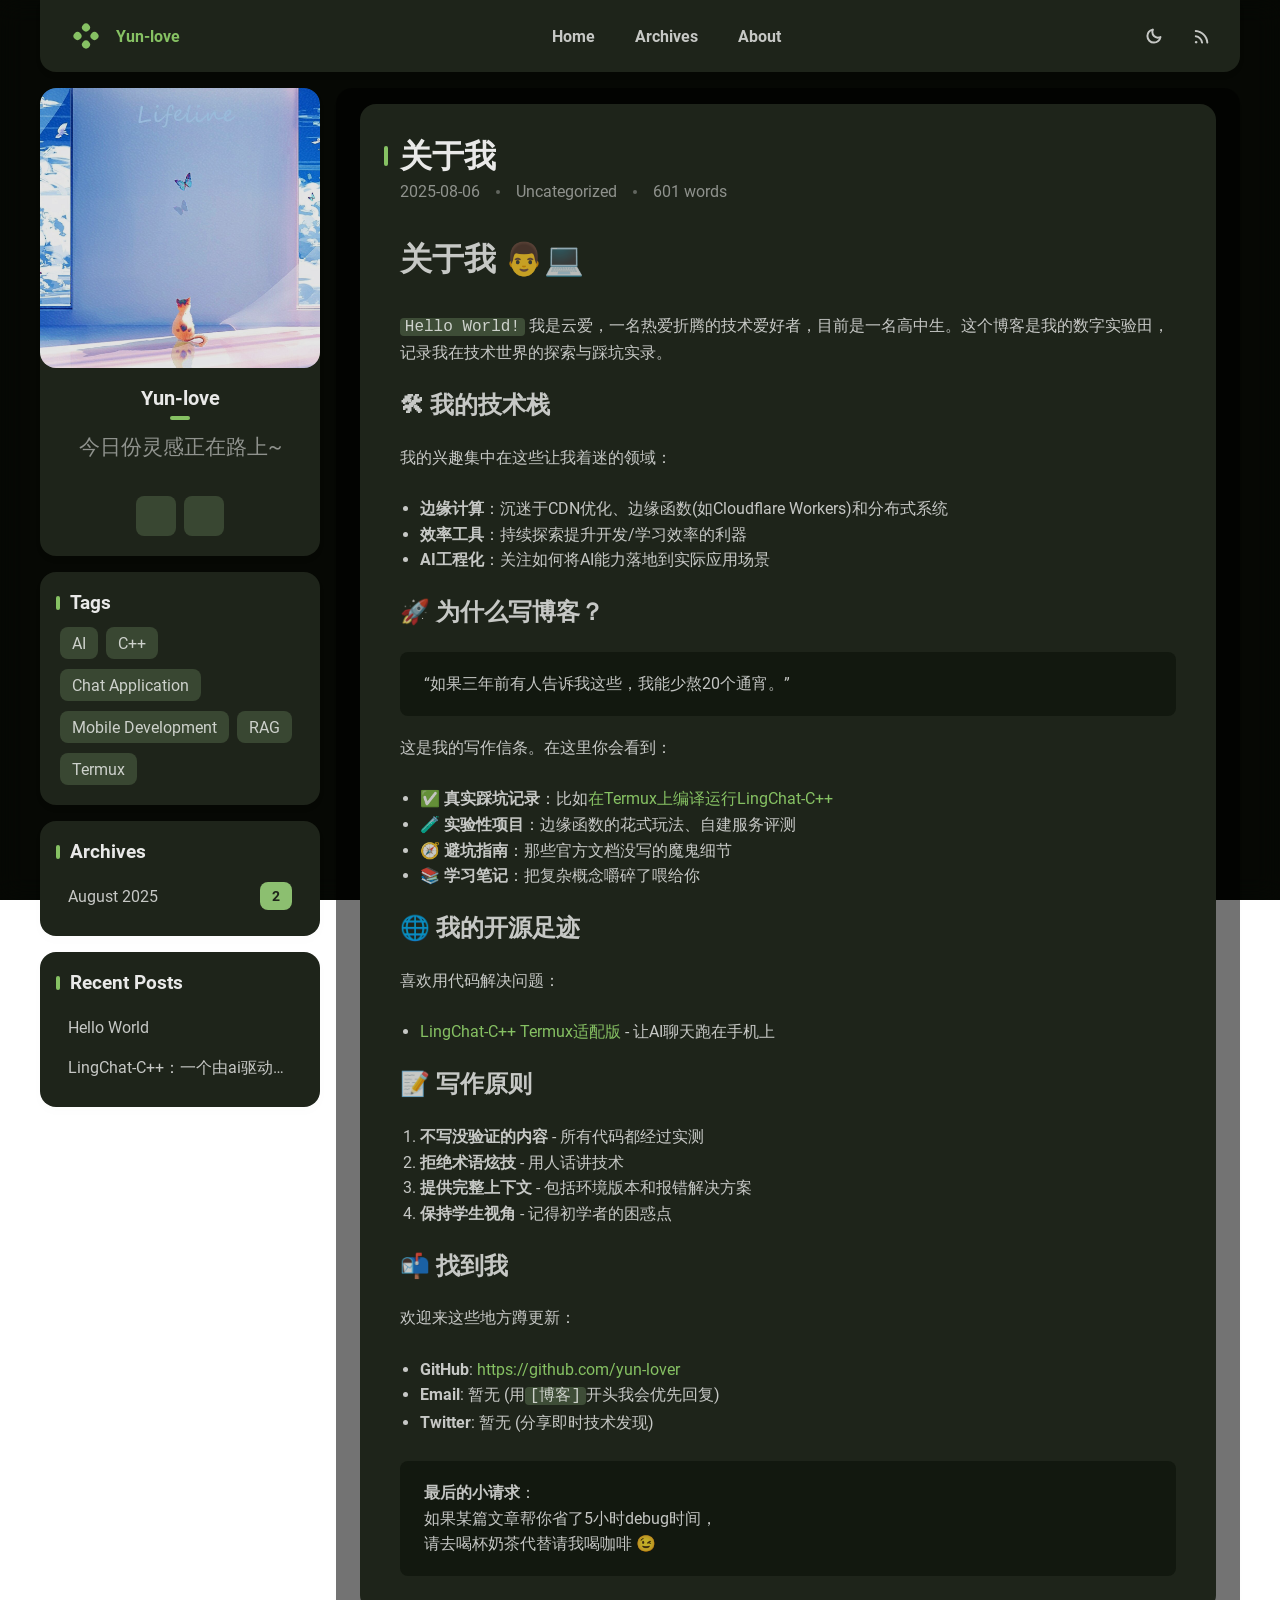
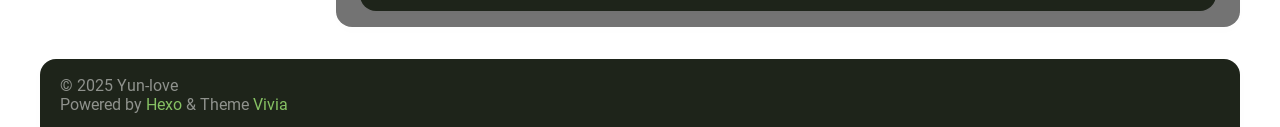
==== about/index.html @ 72264a68 "Site updated: 2025-08-21 17:48:20" ====
<!DOCTYPE html>  
  
<html theme="dark" showBanner="true" hasBanner="false">   
<head>
  <link href="https://cdn.staticfile.org/font-awesome/6.4.2/css/fontawesome.min.css" rel="stylesheet">  
  <link href="https://cdn.staticfile.org/font-awesome/6.4.2/css/brands.min.css" rel="stylesheet">  
  <link href="https://cdn.staticfile.org/font-awesome/6.4.2/css/solid.min.css" rel="stylesheet">  
  <script src="/js/color.global.min.js"></script>  
  <script src="/js/load-settings.js"></script>  
  <head>
  <meta charset="utf-8">
  
  
  

  
  <title>关于我 | Yun-love</title>
  <meta name="viewport" content="width=device-width, initial-scale=1, shrink-to-fit=no">

  <link rel="preload" href="/css/fonts/Roboto-Regular.ttf" as="font" type="font/ttf" crossorigin="anonymous">
  <link rel="preload" href="/css/fonts/Roboto-Bold.ttf" as="font" type="font/ttf" crossorigin="anonymous">

  <meta name="description" content="关于我 👨💻Hello World! 我是云爱，一名热爱折腾的技术爱好者，目前是一名高中生。这个博客是我的数字实验田，记录我在技术世界的探索与踩坑实录。 🛠 我的技术栈我的兴趣集中在这些让我着迷的领域：  边缘计算：沉迷于CDN优化、边缘函数(如Cloudflare Workers)和分布式系统 效率工具：持续探索提升开发&#x2F;学习效率的利器 AI工程化：关注如何将AI能力落地到实际应">
<meta property="og:type" content="website">
<meta property="og:title" content="关于我">
<meta property="og:url" content="http://yun-lover.github.io/about/index.html">
<meta property="og:site_name" content="Yun-love">
<meta property="og:description" content="关于我 👨💻Hello World! 我是云爱，一名热爱折腾的技术爱好者，目前是一名高中生。这个博客是我的数字实验田，记录我在技术世界的探索与踩坑实录。 🛠 我的技术栈我的兴趣集中在这些让我着迷的领域：  边缘计算：沉迷于CDN优化、边缘函数(如Cloudflare Workers)和分布式系统 效率工具：持续探索提升开发&#x2F;学习效率的利器 AI工程化：关注如何将AI能力落地到实际应">
<meta property="og:locale">
<meta property="article:published_time" content="2025-08-06T12:53:49.000Z">
<meta property="article:modified_time" content="2025-08-21T09:47:07.929Z">
<meta property="article:author" content="yun-love">
<meta name="twitter:card" content="summary">
  
    <link rel="alternate" href="/atom.xml" title="Yun-love" type="application/atom+xml">
  
  
    <link rel="shortcut icon" href="/me.jpg">
  
  
<link rel="stylesheet" href="/css/style.css">

  <script defer src="https://cloud.umami.is/script.js" data-website-id="a0a6faaf-862c-4cbb-9194-40aeee1ee9b8"></script> 
<meta name="generator" content="Hexo 7.3.0"></head>
  
  
  <!-- 背景 + 毛玻璃覆盖层（支持白昼/夜间） -->  
  <style>  
    html, body { height: 100%; margin: 0; }  
    html {  
        
      background-image: url('https://img.loliapi.com/i/pe/img979.webp');  
      background-size: cover;  
      background-position: center;  
      background-repeat: no-repeat;  
      background-attachment: fixed;  
        
    }  
    #bg-overlay {  
      position: fixed;  
      inset: 0;  
      pointer-events: none;  
      z-index: 0;  
      transition: background 300ms ease, backdrop-filter 300ms ease;  
      -webkit-backdrop-filter: blur(12px);  
      backdrop-filter: blur(12px);  
    }  
    html:not([theme="dark"]) #bg-overlay {  
      background: rgba(255,255,255,0.45);  
    }  
    html[theme="dark"] #bg-overlay {  
      background: rgba(0,0,0,0.45);  
    }  
      
  
    #main-grid {  
      position: relative;  
      z-index: 1;  
    }  
  
    #nav, #sidebar-wrapper, #content-body, #footer-wrapper {  
      position: relative;  
      z-index: 1;  
    }  
  
    /* 文章容器半透明毛玻璃 */  
    .article-inner {  
      background: rgba(255, 255, 255, 0.55);  
      backdrop-filter: blur(16px);  
      -webkit-backdrop-filter: blur(16px);  
      border-radius: 16px;  
      transition: background 0.3s ease;  
      padding: 1rem 1.5rem;  
    }  
    html[theme="dark"] .article-inner {  
      background: rgba(0, 0, 0, 0.55);  
      color: #eee;  
    }  
  
    /* 一言显示区样式 */  
    #hitokoto-container {  
      margin-bottom: 1rem;  
      font-size: 1.3rem;  
      line-height: 1.5;  
      min-height: 3rem;  
    }  
    #hitokoto-from {  
      text-align: right;  
      font-size: 1rem;  
      margin-top: 0.5rem;  
      opacity: 0.7;  
    }  
  
    @supports not ((-webkit-backdrop-filter: blur(1px)) or (backdrop-filter: blur(1px))) {  
      #bg-overlay {  
        backdrop-filter: none;  
        -webkit-backdrop-filter: none;  
        html:not([theme="dark"]) #bg-overlay { background: rgba(255,255,255,0.75); }  
        html[theme="dark"] #bg-overlay { background: rgba(0,0,0,0.65); }  
      }  
    }  
  </style>  
</head>  
<body class="custom-bg">  
  <div id="bg-overlay" aria-hidden="true"></div>  
  
    
  
     
  
  <div id="main-grid" class="  ">  
    <div id="nav" class=""  >  
      <navbar id="navbar">
  <nav id="title-nav">
    <a href="/">
      <div id="vivia-logo">
        <div class="dot"></div>
        <div class="dot"></div>
        <div class="dot"></div>
        <div class="dot"></div>
      </div>
      <div>Yun-love </div>
    </a>
  </nav>
  <nav id="main-nav">
    
      <a class="main-nav-link" href="/">Home</a>
    
      <a class="main-nav-link" href="/archives">Archives</a>
    
      <a class="main-nav-link" href="/about">About</a>
    
  </nav>
  <nav id="sub-nav">
    <a id="theme-btn" class="nav-icon">
      <span class="light-mode-icon"><svg xmlns="http://www.w3.org/2000/svg" height="20" viewBox="0 -960 960 960" width="20"><path d="M438.5-829.913v-48q0-17.452 11.963-29.476 11.964-12.024 29.326-12.024 17.363 0 29.537 12.024t12.174 29.476v48q0 17.452-11.963 29.476-11.964 12.024-29.326 12.024-17.363 0-29.537-12.024T438.5-829.913Zm0 747.826v-48q0-17.452 11.963-29.476 11.964-12.024 29.326-12.024 17.363 0 29.537 12.024t12.174 29.476v48q0 17.452-11.963 29.476-11.964 12.024-29.326 12.024-17.363 0-29.537-12.024T438.5-82.087ZM877.913-438.5h-48q-17.452 0-29.476-11.963-12.024-11.964-12.024-29.326 0-17.363 12.024-29.537t29.476-12.174h48q17.452 0 29.476 11.963 12.024 11.964 12.024 29.326 0 17.363-12.024 29.537T877.913-438.5Zm-747.826 0h-48q-17.452 0-29.476-11.963-12.024-11.964-12.024-29.326 0-17.363 12.024-29.537T82.087-521.5h48q17.452 0 29.476 11.963 12.024 11.964 12.024 29.326 0 17.363-12.024 29.537T130.087-438.5Zm660.174-290.87-34.239 32q-12.913 12.674-29.565 12.174-16.653-.5-29.327-13.174-12.674-12.673-12.554-28.826.12-16.152 12.794-28.826l33-35q12.913-12.674 30.454-12.674t30.163 12.847q12.709 12.846 12.328 30.826-.38 17.98-13.054 30.653ZM262.63-203.978l-32 34q-12.913 12.674-30.454 12.674t-30.163-12.847q-12.709-12.846-12.328-30.826.38-17.98 13.054-30.653l33.239-31q12.913-12.674 29.565-12.174 16.653.5 29.327 13.174 12.674 12.673 12.554 28.826-.12 16.152-12.794 28.826Zm466.74 33.239-32-33.239q-12.674-12.913-12.174-29.565.5-16.653 13.174-29.327 12.673-12.674 28.826-13.054 16.152-.38 28.826 12.294l35 33q12.674 12.913 12.674 30.454t-12.847 30.163q-12.846 12.709-30.826 12.328-17.98-.38-30.653-13.054ZM203.978-697.37l-34-33q-12.674-12.913-13.174-29.945-.5-17.033 12.174-29.707t31.326-13.293q18.653-.62 31.326 13.054l32 34.239q11.674 12.913 11.174 29.565-.5 16.653-13.174 29.327-12.673 12.674-28.826 12.554-16.152-.12-28.826-12.794ZM480-240q-100 0-170-70t-70-170q0-100 70-170t170-70q100 0 170 70t70 170q0 100-70 170t-170 70Zm-.247-82q65.703 0 111.475-46.272Q637-414.544 637-480.247t-45.525-111.228Q545.95-637 480.247-637t-111.475 45.525Q323-545.95 323-480.247t45.525 111.975Q414.05-322 479.753-322ZM481-481Z"/></svg></span>
      <span class="dark-mode-icon"><svg xmlns="http://www.w3.org/2000/svg" height="20" viewBox="0 -960 960 960" width="20"><path d="M480.239-116.413q-152.63 0-258.228-105.478Q116.413-327.37 116.413-480q0-130.935 77.739-227.435t206.304-125.043q43.022-9.631 63.87 10.869t3.478 62.805q-8.891 22.043-14.315 44.463-5.424 22.42-5.424 46.689 0 91.694 64.326 155.879 64.325 64.186 156.218 64.186 24.369 0 46.978-4.946 22.609-4.945 44.413-14.076 42.826-17.369 62.967 1.142 20.142 18.511 10.511 61.054Q807.174-280 712.63-198.206q-94.543 81.793-232.391 81.793Zm0-95q79.783 0 143.337-40.217 63.554-40.218 95.793-108.283-15.608 4.044-31.097 5.326-15.49 1.283-31.859.805-123.706-4.066-210.777-90.539-87.071-86.473-91.614-212.092-.24-16.369.923-31.978 1.164-15.609 5.446-30.978-67.826 32.478-108.282 96.152Q211.652-559.543 211.652-480q0 111.929 78.329 190.258 78.329 78.329 190.258 78.329ZM466.13-465.891Z"/></svg></span>
    </a>
    
      <a id="nav-rss-link" class="nav-icon mobile-hide" href="/atom.xml" title="RSS Feed">
        <svg xmlns="http://www.w3.org/2000/svg" height="20" viewBox="0 -960 960 960" width="20"><path d="M198-120q-25.846 0-44.23-18.384-18.384-18.385-18.384-44.23 0-25.846 18.384-44.23 18.384-18.385 44.23-18.385 25.846 0 44.23 18.385 18.384 18.384 18.384 44.23 0 25.845-18.384 44.23Q223.846-120 198-120Zm538.385 0q-18.846 0-32.923-13.769-14.076-13.769-15.922-33.23-8.692-100.616-51.077-188.654-42.385-88.039-109.885-155.539-67.5-67.501-155.539-109.885Q283-663.462 182.385-672.154q-19.461-1.846-33.23-16.23-13.769-14.385-13.769-33.846t14.076-32.922q14.077-13.461 32.923-12.23 120.076 8.692 226.038 58.768 105.961 50.077 185.73 129.846 79.769 79.769 129.846 185.731 50.077 105.961 58.769 226.038 1.231 18.846-12.538 32.922Q756.461-120 736.385-120Zm-252 0q-18.231 0-32.423-13.461t-18.653-33.538Q418.155-264.23 348.886-333.5q-69.27-69.27-166.501-84.423-20.077-4.462-33.538-18.961-13.461-14.5-13.461-33.346 0-19.076 13.884-33.23 13.884-14.153 33.115-10.922 136.769 15.384 234.384 112.999 97.615 97.615 112.999 234.384 3.231 19.23-10.538 33.115Q505.461-120 484.385-120Z"/></svg>
      </a>
    
    <div id="nav-menu-btn" class="nav-icon">
      <svg xmlns="http://www.w3.org/2000/svg" height="20" viewBox="0 -960 960 960" width="20"><path d="M177.37-252.282q-17.453 0-29.477-11.964-12.024-11.963-12.024-29.326t12.024-29.537q12.024-12.174 29.477-12.174h605.26q17.453 0 29.477 11.964 12.024 11.963 12.024 29.326t-12.024 29.537q-12.024 12.174-29.477 12.174H177.37Zm0-186.218q-17.453 0-29.477-11.963-12.024-11.964-12.024-29.326 0-17.363 12.024-29.537T177.37-521.5h605.26q17.453 0 29.477 11.963 12.024 11.964 12.024 29.326 0 17.363-12.024 29.537T782.63-438.5H177.37Zm0-186.217q-17.453 0-29.477-11.964-12.024-11.963-12.024-29.326t12.024-29.537q12.024-12.174 29.477-12.174h605.26q17.453 0 29.477 11.964 12.024 11.963 12.024 29.326t-12.024 29.537q-12.024 12.174-29.477 12.174H177.37Z"/></svg>
    </div>
  </nav>
</navbar>
<div id="nav-dropdown" class="hidden">
  <div id="dropdown-link-list">
    
      <a class="nav-dropdown-link" href="/">Home</a>
    
      <a class="nav-dropdown-link" href="/archives">Archives</a>
    
      <a class="nav-dropdown-link" href="/about">About</a>
    
    
      <a class="nav-dropdown-link" href="/atom.xml" title="RSS Feed">RSS</a>
     
    </div>
</div>
<script>
  let dropdownBtn = document.getElementById("nav-menu-btn");
  let dropdownEle = document.getElementById("nav-dropdown");
  dropdownBtn.onclick = function() {
    dropdownEle.classList.toggle("hidden");
  }
</script>  
    </div>  
    <div id="sidebar-wrapper">  
      <sidebar id="sidebar">
  
    <div class="widget-wrap">
  <div class="info-card">
    <div class="avatar">
      
        <image src=/me.jpg></image>
      
      <div class="img-dim"></div>
    </div>
    <div class="info">
      <div class="username">Yun-love </div>
      <div class="dot"></div>
      <div class="subtitle"><div id="hitokoto-container"> <p id="hitokoto-text">正在加载一言...</p> <p id="hitokoto-from"></p> </div> </div>
      <div class="link-list">
        
          <a class="link-btn" target="_blank" rel="noopener" href="https://twitter.com" title="Twitter"><i class="fa-brands fa-twitter"></i></a>
        
          <a class="link-btn" target="_blank" rel="noopener" href="https://github.com/yun-lover" title="GitHub"><i class="fa-brands fa-github"></i></a>
         
      </div>  
    </div>
  </div>
</div>

  
  <div class="sticky">
    
      



    
      
  <div class="widget-wrap">
    <div class="widget">
      <h3 class="widget-title">Tags</h3>
      <ul class="widget-tag-list" itemprop="keywords"><li class="widget-tag-list-item"><a class="widget-tag-list-link" href="/tags/AI/" rel="tag">AI</a></li><li class="widget-tag-list-item"><a class="widget-tag-list-link" href="/tags/C/" rel="tag">C++</a></li><li class="widget-tag-list-item"><a class="widget-tag-list-link" href="/tags/Chat-Application/" rel="tag">Chat Application</a></li><li class="widget-tag-list-item"><a class="widget-tag-list-link" href="/tags/Mobile-Development/" rel="tag">Mobile Development</a></li><li class="widget-tag-list-item"><a class="widget-tag-list-link" href="/tags/RAG/" rel="tag">RAG</a></li><li class="widget-tag-list-item"><a class="widget-tag-list-link" href="/tags/Termux/" rel="tag">Termux</a></li></ul>
    </div>
  </div>


    
      
  <div class="widget-wrap">
    <div class="widget">
      <h3 class="widget-title">Archives</h3>
      
      
        <a class="archive-link" href="/archives/2025/08 ">
          August 2025 
          <div class="archive-count">2 </div>
        </a>
      
    </div>
  </div>


    
      
  <div class="widget-wrap">
    <div class="widget">
      <h3 class="widget-title">Recent Posts</h3>
      <ul>
        
          <a class="recent-link" href="/2025/08/21/hello-world/" title="Hello World" >
            <div class="recent-link-text">
              Hello World
            </div>
          </a>
        
          <a class="recent-link" href="/2025/08/06/first/" title="LingChat-C++：一个由ai驱动的galgame" >
            <div class="recent-link-text">
              LingChat-C++：一个由ai驱动的galgame
            </div>
          </a>
        
      </ul>
    </div>
  </div>

    
  </div>
</sidebar>  
    </div>  
    <div id="content-body">  
      <!-- 一言显示容器，放在文章内容前面，按需放置位置 -->  
       


<article id="page-" class="h-entry article article-type-page" itemprop="blogPost" itemscope itemtype="https://schema.org/BlogPosting">
   
  <div class="article-inner">
    <div class="article-main">
      <header class="article-header">
        
<div class="main-title-bar">
  <div class="main-title-dot"></div>
  
    
      <h1 class="p-name article-title" itemprop="headline name">
        关于我
      </h1>
    
  
</div>

        <div class='meta-info-bar'>
          <div class="meta-info">
  <time class="dt-published" datetime="2025-08-06T12:53:49.000Z" itemprop="datePublished">2025-08-06</time>
</div>
          <div class="need-seperator meta-info">
            <div class="meta-cate-flex">
  
    Uncategorized 
   
</div>
  
          </div>
          <div class="wordcount need-seperator meta-info">
            601 words 
          </div>
        </div>
        
      </header>
      <div class="e-content article-entry" itemprop="articleBody">
        
          <h1 id="关于我-👨💻"><a href="#关于我-👨💻" class="headerlink" title="关于我 👨💻"></a>关于我 👨💻</h1><p><code>Hello World!</code> 我是云爱，一名热爱折腾的技术爱好者，目前是一名高中生。这个博客是我的数字实验田，记录我在技术世界的探索与踩坑实录。</p>
<h2 id="🛠-我的技术栈"><a href="#🛠-我的技术栈" class="headerlink" title="🛠 我的技术栈"></a>🛠 我的技术栈</h2><p>我的兴趣集中在这些让我着迷的领域：</p>
<ul>
<li><strong>边缘计算</strong>：沉迷于CDN优化、边缘函数(如Cloudflare Workers)和分布式系统</li>
<li><strong>效率工具</strong>：持续探索提升开发&#x2F;学习效率的利器</li>
<li><strong>AI工程化</strong>：关注如何将AI能力落地到实际应用场景</li>
</ul>
<h2 id="🚀-为什么写博客？"><a href="#🚀-为什么写博客？" class="headerlink" title="🚀 为什么写博客？"></a>🚀 为什么写博客？</h2><blockquote>
<p>“如果三年前有人告诉我这些，我能少熬20个通宵。”</p>
</blockquote>
<p>这是我的写作信条。在这里你会看到：</p>
<ul>
<li>✅ <strong>真实踩坑记录</strong>：比如<a href="/posts/lingchat-termux">在Termux上编译运行LingChat-C++</a></li>
<li>🧪 <strong>实验性项目</strong>：边缘函数的花式玩法、自建服务评测</li>
<li>🧭 <strong>避坑指南</strong>：那些官方文档没写的魔鬼细节</li>
<li>📚 <strong>学习笔记</strong>：把复杂概念嚼碎了喂给你</li>
</ul>
<h2 id="🌐-我的开源足迹"><a href="#🌐-我的开源足迹" class="headerlink" title="🌐 我的开源足迹"></a>🌐 我的开源足迹</h2><p>喜欢用代码解决问题：</p>
<ul>
<li><a target="_blank" rel="noopener" href="https://github.com/yun-helpr/LingChat-C--Termux">LingChat-C++ Termux适配版</a> - 让AI聊天跑在手机上</li>
</ul>
<h2 id="📝-写作原则"><a href="#📝-写作原则" class="headerlink" title="📝 写作原则"></a>📝 写作原则</h2><ol>
<li><strong>不写没验证的内容</strong> - 所有代码都经过实测</li>
<li><strong>拒绝术语炫技</strong> - 用人话讲技术</li>
<li><strong>提供完整上下文</strong> - 包括环境版本和报错解决方案</li>
<li><strong>保持学生视角</strong> - 记得初学者的困惑点</li>
</ol>
<h2 id="📬-找到我"><a href="#📬-找到我" class="headerlink" title="📬 找到我"></a>📬 找到我</h2><p>欢迎来这些地方蹲更新：</p>
<ul>
<li><strong>GitHub</strong>: <a target="_blank" rel="noopener" href="https://github.com/yun-lover">https://github.com/yun-lover</a></li>
<li><strong>Email</strong>: 暂无 (用<code>[博客]</code>开头我会优先回复)</li>
<li><strong>Twitter</strong>: 暂无 (分享即时技术发现)</li>
</ul>
<blockquote>
<p><strong>最后的小请求</strong>：<br>如果某篇文章帮你省了5小时debug时间，<br>请去喝杯奶茶代替请我喝咖啡 😉</p>
</blockquote>

        
      </div>

         
    </div>
    
     
  </div>
  
    

  
</article>




  
    </div>  
    <div id="footer-wrapper">  
      <footer id="footer">
  
  <div id="footer-info" class="inner">
    
    &copy; 2025 Yun-love<br>
    Powered by <a href="https://hexo.io/" target="_blank">Hexo</a> & Theme <a target="_blank" rel="noopener" href="https://github.com/saicaca/hexo-theme-vivia">Vivia</a>
  </div>
</footer>
  
    </div>  
    <div class="back-to-top-wrapper">
    <button id="back-to-top-btn" class="back-to-top-btn hide" onclick="topFunction()">
        <i class="fa-solid fa-angle-up"></i>
    </button>
</div>

<script>
    function topFunction() {
        window.scroll({ top: 0, behavior: 'smooth' });
    }
    let btn = document.getElementById('back-to-top-btn');
    function scrollFunction() {
        if (document.body.scrollTop > 600 || document.documentElement.scrollTop > 600) {
            btn.classList.remove('hide')
        } else {
            btn.classList.add('hide')
        }
    }
    window.onscroll = function() {
        scrollFunction();
    }
</script>
  
  </div>  
  
  <script src="/js/light-dark-switch.js"></script>  
  <script>  
    (function() {  
      const TEXT = document.getElementById('hitokoto-text');  
      const FROM = document.getElementById('hitokoto-from');  
  
      function showError() {  
        if (TEXT) TEXT.innerText = '今日份灵感正在路上~';  
        if (FROM) FROM.innerText = '';  
      }  
  
      function renderHitokoto(data) {  
        if (TEXT) TEXT.innerText = data.hitokoto || '';  
        if (FROM) FROM.innerText = `—— ${data.from || '未知来源'}`;  
      }  
  
      function initHitokoto() {  
        const now = Date.now();  
        const cacheKey = 'hitokoto_cache';  
        const cache = JSON.parse(localStorage.getItem(cacheKey) || '{}');  
  
        if (cache.data && cache.expire > now) {  
          renderHitokoto(cache.data);  
        }  
  
        setTimeout(() => {  
          fetch('https://v1.hitokoto.cn?c=a&c=b&c=c', {  
            mode: 'cors',  
            headers: { 'Accept': 'application/json' }  
          })  
          .then(response => {  
            if (!response.ok) throw new Error('API error');  
            return response.json();  
          })  
          .then(data => {  
            renderHitokoto(data);  
            localStorage.setItem(cacheKey, JSON.stringify({  
              data: data,  
              expire: Date.now() + 3600 * 1000  
            }));  
          })  
          .catch(() => {  
            showError();  
          });  
        }, Math.random() * 2000);  
      }  
  
      initHitokoto();  
    })();  
  </script>  
</body>  
</html>
---- css/style.css ----
:root {
  --neut-L90: rgba(255,255,255,0.9);
  --neut-L75: rgba(255,255,255,0.75);
  --neut-L50: rgba(255,255,255,0.5);
  --neut-L30: rgba(255,255,255,0.3);
  --neut-L10: rgba(255,255,255,0.1);
  --banner-dim: rgba(0,0,0,0.2);
  --primary-hue: 135;
  --main-title: rgba(255,255,255,0.9);
  --btn-content: var(--neut-L75);
  --btn-content-hover: var(--btn-content);
  --card-btn-bg: var(--card-background);
  --card-btn-icon: var(--primary);
  --btn-text-neutral-text: var(--neut-L75);
  --btn-text-content: var(--primary);
  --btn-text-light-text: var(--primary);
  --title-hover: var(--primary);
  --light-dot: var(--primary);
  --article-meta: rgba(255,255,255,0.5);
  --article-text: rgba(255,255,255,0.75);
  --info-name: rgba(255,255,255,0.9);
  --info-sub: rgba(255,255,255,0.5);
  --link: var(--primary);
  --color-picker-border: var(--primary);
  --color-picker-thumb: var(--primary);
  --pagenav-curr-bg: var(--primary);
  --widget-title: var(--main-title);
  --archive-year: var(--neut-L75);
  --archive-date: var(--neut-L50);
  --archive-title: var(--neut-L75);
  --archive-tags: var(--neut-L30);
  --archive-dashline: var(--neut-L10);
  --primary-btn-bg: var(--primary);
  --img-overlay: rgba(0,0,0,0.1);
  --sidebar-width: 280px;
  --display-light-icon: 0;
  --display-dark-icon: 1;
}
@supports (color: oklch(0 0 0)) {
  :root {
    --primary: oklch(0.75 0.14 var(--primary-hue));
    --nav-dropdown-bg: oklch(0.2 0.02 var(--primary-hue));
    --page-background: oklch(0.16 0.014 var(--primary-hue));
    --card-background: oklch(0.25 0.02 var(--primary-hue));
    --btn-bg: oklch(0.38 0.04 var(--primary-hue));
    --btn-hover: oklch(0.45 0.045 var(--primary-hue));
    --btn-active: oklch(0.5 0.05 var(--primary-hue));
    --card-btn-hover: oklch(0.3 0.03 var(--primary-hue));
    --card-btn-active: oklch(0.35 0.035 var(--primary-hue));
    --btn-text-hover: oklch(0.2 0.02 var(--primary-hue));
    --btn-text-active: oklch(0.17 0.017 var(--primary-hue));
    --timeline-dim-dot: oklch(0.5 0.05 var(--primary-hue));
    --title-active: oklch(0.65 0.12 var(--primary-hue));
    --tag-dot: oklch(0.25 0.02 var(--primary-hue));
    --highlight-selection: oklch(0.35 0.035 var(--primary-hue));
    --article-code-bg: oklch(0.4 0.04 var(--primary-hue));
    --article-block: oklch(0.2 0.02 var(--primary-hue));
    --link-hover-bg: oklch(0.4 0.08 var(--primary-hue));
    --link-active-bg: oklch(0.35 0.07 var(--primary-hue));
    --blockquote-bg: oklch(0.2 0.02 var(--primary-hue));
    --color-picker-range: oklch(0.4 0.04 var(--primary-hue));
    --badge-bg: oklch(0.75 0.12 var(--primary-hue));
    --text-on-light: oklch(0.25 0.02 var(--primary-hue));
    --pagenav-curr-text: oklch(0.25 0.02 var(--primary-hue));
    --input-field: oklch(0.2 0.02 var(--primary-hue));
    --primary-btn-text: oklch(0.25 0.02 var(--primary-hue));
    --enter-btn-bg: oklch(0.2 0.02 var(--primary-hue));
    --enter-btn-hover: oklch(0.3 0.03 var(--primary-hue));
    --enter-btn-active: oklch(0.35 0.035 var(--primary-hue));
    --selection-bg: oklch(0.4 0.08 var(--primary-hue));
    --code-block-selection-bg: oklch(0.4 0.08 var(--primary-hue));
  }
}
@supports not (color: oklch(0 0 0)) {
  :root {
    --primary: #86c163;
    --nav-dropdown-bg: #12180f;
    --page-background: #0b0f09;
    --card-background: #1e241a;
    --btn-bg: #394732;
    --btn-hover: #4b5b42;
    --btn-active: #576a4d;
    --card-btn-hover: #273122;
    --card-btn-active: #333f2c;
    --btn-text-hover: #12180f;
    --btn-text-active: #0c110a;
    --timeline-dim-dot: #576a4d;
    --title-active: #6e9f52;
    --tag-dot: #1e241a;
    --highlight-selection: #333f2c;
    --article-code-bg: #3e4d37;
    --article-block: #12180f;
    --link-hover-bg: #345123;
    --link-active-bg: #2a421b;
    --blockquote-bg: #12180f;
    --color-picker-range: #3e4d37;
    --badge-bg: #8cbf70;
    --text-on-light: #1e241a;
    --pagenav-curr-text: #1e241a;
    --input-field: #12180f;
    --primary-btn-text: #1e241a;
    --enter-btn-bg: #12180f;
    --enter-btn-hover: #273122;
    --enter-btn-active: #333f2c;
    --selection-bg: #345123;
    --code-block-selection-bg: #345123;
  }
}
:root[theme='light'] {
  --card-background: #fff;
  --banner-dim: none;
  --neut-L90: rgba(0,0,0,0.9);
  --neut-L75: rgba(0,0,0,0.75);
  --neut-L50: rgba(0,0,0,0.5);
  --neut-L30: rgba(0,0,0,0.3);
  --neut-L10: rgba(0,0,0,0.1);
  --main-title: rgba(0,0,0,0.9);
  --article-meta: rgba(0,0,0,0.5);
  --article-text: rgba(0,0,0,0.75);
  --btn-text-neutral-text: rgba(0,0,0,0.75);
  --info-name: rgba(0,0,0,0.9);
  --info-sub: rgba(0,0,0,0.5);
  --tag-dot: var(--btn-content);
  --img-overlay: rgba(0,0,0,0);
  --pagenav-curr-text: rgba(255,255,255,0.9);
  --primary-btn-text: rgba(255,255,255,0.9);
  --display-light-icon: 1;
  --display-dark-icon: 0;
}
@supports (color: oklch(0 0 0)) {
  :root[theme='light'] {
    --primary: oklch(0.7 0.14 var(--primary-hue));
    --page-background: oklch(0.95 0.01 var(--primary-hue));
    --nav-dropdown-bg: oklch(0.98 0.005 var(--primary-hue));
    --btn-bg: oklch(0.95 0.025 var(--primary-hue));
    --btn-content: oklch(0.55 0.12 var(--primary-hue));
    --btn-hover: oklch(0.9 0.05 var(--primary-hue));
    --btn-active: oklch(0.85 0.08 var(--primary-hue));
    --btn-text-hover: oklch(0.95 0.025 var(--primary-hue));
    --btn-text-active: oklch(0.98 0.01 var(--primary-hue));
    --btn-text-content: oklch(0.7 0.14 var(--primary-hue));
    --card-btn-hover: oklch(0.98 0.005 var(--primary-hue));
    --card-btn-active: oklch(0.9 0.03 var(--primary-hue));
    --title-active: oklch(0.6 0.12 var(--primary-hue));
    --link-hover-bg: oklch(0.95 0.025 var(--primary-hue));
    --link-active-bg: oklch(0.9 0.05 var(--primary-hue));
    --article-code-bg: oklch(0.95 0.02 var(--primary-hue));
    --blockquote-bg: oklch(0.98 0.005 var(--primary-hue));
    --badge-bg: oklch(0.95 0.02 var(--primary-hue));
    --text-on-light: oklch(0.55 0.12 var(--primary-hue));
    --color-picker-range: oklch(0.95 0.02 var(--primary-hue));
    --input-field: oklch(0.98 0.005 var(--primary-hue));
    --enter-btn-bg: oklch(0.98 0.005 var(--primary-hue));
    --enter-btn-hover: oklch(0.96 0.015 var(--primary-hue));
    --enter-btn-active: oklch(0.9 0.03 var(--primary-hue));
    --selection-bg: oklch(0.9 0.05 var(--primary-hue));
  }
}
@supports not (color: oklch(0 0 0)) {
  :root[theme='light'] {
    --primary: #77b154;
    --page-background: #ecf0e9;
    --nav-dropdown-bg: #f7f9f6;
    --btn-bg: #e7f3e2;
    --btn-content: #518133;
    --btn-hover: #d0e6c5;
    --btn-active: #b8daa5;
    --btn-text-hover: #e7f3e2;
    --btn-text-active: #f6faf3;
    --btn-text-content: #77b154;
    --card-btn-hover: #f7f9f6;
    --card-btn-active: #d6e3cf;
    --title-active: #609043;
    --link-hover-bg: #e7f3e2;
    --link-active-bg: #d0e6c5;
    --article-code-bg: #e9f2e4;
    --blockquote-bg: #f7f9f6;
    --badge-bg: #e9f2e4;
    --text-on-light: #518133;
    --color-picker-range: #e9f2e4;
    --input-field: #f7f9f6;
    --enter-btn-bg: #f7f9f6;
    --enter-btn-hover: #eef4ea;
    --enter-btn-active: #d6e3cf;
    --selection-bg: #d0e6c5;
  }
}
body {
  width: 100%;
}
body:before,
body:after {
  content: "";
  display: table;
}
body:after {
  clear: both;
}
html,
body,
div,
span,
applet,
object,
iframe,
h1,
h2,
h3,
h4,
h5,
h6,
p,
blockquote,
pre,
a,
abbr,
acronym,
address,
big,
cite,
code,
del,
dfn,
em,
img,
ins,
kbd,
q,
s,
samp,
small,
strike,
strong,
sub,
sup,
tt,
var,
dl,
dt,
dd,
ol,
ul,
li,
fieldset,
form,
label,
legend,
table,
caption,
tbody,
tfoot,
thead,
tr,
th,
td {
  margin: 0;
  padding: 0;
  border: 0;
  outline: 0;
  font-weight: inherit;
  font-style: inherit;
  font-family: inherit;
  font-size: 100%;
  vertical-align: baseline;
}
body {
  line-height: 1;
  color: #000;
  background: #fff;
}
ol,
ul {
  list-style: none;
}
table {
  border-collapse: separate;
  border-spacing: 0;
  vertical-align: middle;
}
caption,
th,
td {
  text-align: left;
  font-weight: normal;
  vertical-align: middle;
}
a img {
  border: none;
}
a {
  text-decoration: none;
}
@font-face {
  font-family: Roboto;
  font-style: normal;
  font-weight: 400;
  src: url("fonts/Roboto-Regular.ttf") format("truetype");
}
@font-face {
  font-family: Roboto;
  font-style: normal;
  font-weight: 700;
  src: url("fonts/Roboto-Bold.ttf") format("truetype");
}
body,
#container {
  overflow-x: hidden;
  height: 100%;
}
body {
  font: 16px "Roboto", -apple-system, BlinkMacSystemFont, "Segoe UI", "Oxygen", "Ubuntu", "Cantarell", "Fira Sans", "Droid Sans", "Helvetica Neue", sans-serif;
  -webkit-text-size-adjust: 100%;
  background: var(--page-background);
  background-size: 240px;
  background-blend-mode: overlay;
  -webkit-transition: background 0.15s ease-out, color 0.15s ease-out;
  -moz-transition: background 0.15s ease-out, color 0.15s ease-out;
  -ms-transition: background 0.15s ease-out, color 0.15s ease-out;
  transition: background 0.15s ease-out, color 0.15s ease-out;
}

#main-grid {
  grid-template-columns: min(30%, var(--sidebar-width)) auto;
  grid-template-rows: auto auto auto;
}
#main-grid.right-sidebar {
  grid-template-columns: auto min(30%, var(--sidebar-width));
}
#main-grid {
  display: grid;
  max-width: 1200px;
  min-height: 100vh;
  grid-template-rows: auto 1fr auto;
  margin: auto;
  position: relative;
  grid-gap: 16px;
}
#main-grid #nav {
  grid-column-start: 1;
  grid-column-end: 3;
  -webkit-transition: height 0.15s ease-out;
  -moz-transition: height 0.15s ease-out;
  -ms-transition: height 0.15s ease-out;
  transition: height 0.15s ease-out;
}
#main-grid #sidebar-wrapper {
  grid-row: 2;
  grid-column: 1;
}
#main-grid #content-body {
  grid-column: 2;
  grid-row: 2;
  overflow: auto;
}
#main-grid #footer-wrapper {
  grid-row: 3;
  grid-column-start: 1;
  grid-column-end: 3;
}
#main-grid.right-sidebar #sidebar-wrapper {
  grid-column: 2;
}
#main-grid.right-sidebar #content-body {
  grid-column: 1;
}
@media screen and (max-width: 767px) {
  #main-grid {
    grid-template-columns: auto auto;
  }
  #main-grid #sidebar-wrapper {
    grid-row: 3;
    grid-column-start: 1;
    grid-column-end: 3;
    margin-top: 48px;
  }
  #main-grid #content-body {
    grid-column-start: 1;
    grid-column-end: 3;
  }
  #main-grid #footer-wrapper {
    grid-row: 4;
  }
}
@media screen and (min-width: 768px) and (max-width: 1023px) {
  #main-grid {
    grid-template-columns: auto auto;
  }
  #main-grid #sidebar-wrapper {
    grid-row: 3;
    grid-column-start: 1;
    grid-column-end: 3;
    margin-top: 48px;
  }
  #main-grid #content-body {
    grid-column-start: 1;
    grid-column-end: 3;
  }
  #main-grid #footer-wrapper {
    grid-row: 4;
  }
}
#main {
  position: relative;
}
.clear {
  clear: both;
}
#container {
  position: relative;
}
#nav,
#sidebar-wrapper,
#content-body,
#footer-wrapper,
#back-to-top-btn {
  filter: drop-shadow(0px 4px 4px rgba(0,0,0,0.01));
}
.img-dim {
  width: 100%;
  height: 100%;
  background: var(--img-overlay);
  position: absolute;
  -webkit-transition: background 0.15s ease-out;
  -moz-transition: background 0.15s ease-out;
  -ms-transition: background 0.15s ease-out;
  transition: background 0.15s ease-out;
}
::selection {
  background-color: var(--selection-bg);
}
.article-date,
.article-category-link,
.archive-year {
  text-decoration: none;
  text-transform: uppercase;
  letter-spacing: 2px;
  color: #999;
  margin-bottom: 1em;
  margin-left: 5px;
  line-height: 1em;
  text-shadow: 0 1px #fff;
  font-weight: bold;
}
.archive-article-inner {
  background: #fff;
  -webkit-box-shadow: 1px 2px 3px #ddd;
  box-shadow: 1px 2px 3px #ddd;
  border: 1px solid #ddd;
  border-radius: 3px;
}
navbar,
.article-inner,
#article-nav .article-nav-btn,
.comment-card,
#page-nav #num-bar,
#page-nav .page-nav-btn,
.archive-main-card,
.back-to-top-btn,
.widget,
.info-card {
  background: var(--card-background);
  border-radius: 16px;
  -webkit-transition: background 0.15s ease-out;
  -moz-transition: background 0.15s ease-out;
  -ms-transition: background 0.15s ease-out;
  transition: background 0.15s ease-out;
}
.article-tag-list-link,
.widget-tag-list-link,
.info-card .link-list .link-btn {
  background: var(--btn-bg);
  border-radius: 8px;
  color: var(--btn-content);
  -webkit-transition: background 0.15s ease-out, color 0.15s ease-out;
  -moz-transition: background 0.15s ease-out, color 0.15s ease-out;
  -ms-transition: background 0.15s ease-out, color 0.15s ease-out;
  transition: background 0.15s ease-out, color 0.15s ease-out;
  cursor: pointer;
  border: none;
  display: -webkit-box;
  display: -moz-box;
  display: -webkit-flex;
  display: -ms-flexbox;
  display: box;
  display: flex;
  -webkit-box-pack: center;
  -moz-box-pack: center;
  -ms-flex-pack: center;
  -webkit-justify-content: center;
  justify-content: center;
  -webkit-box-align: center;
  -moz-box-align: center;
  -ms-flex-align: center;
  -webkit-align-items: center;
  align-items: center;
}
.article-tag-list-link:hover,
.widget-tag-list-link:hover,
.info-card .link-list .link-btn:hover {
  color: var(--btn-content-hover);
  background: var(--btn-hover);
}
.article-tag-list-link:active,
.widget-tag-list-link:active,
.info-card .link-list .link-btn:active {
  background: var(--btn-active);
}
#article-nav .article-nav-btn,
.back-to-top-btn {
  display: -webkit-box;
  display: -moz-box;
  display: -webkit-flex;
  display: -ms-flexbox;
  display: box;
  display: flex;
  -webkit-box-pack: center;
  -moz-box-pack: center;
  -ms-flex-pack: center;
  -webkit-justify-content: center;
  justify-content: center;
  -webkit-box-align: center;
  -moz-box-align: center;
  -ms-flex-align: center;
  -webkit-align-items: center;
  align-items: center;
}
#article-nav .article-nav-btn:hover,
.back-to-top-btn:hover {
  background: var(--card-btn-hover);
}
#article-nav .article-nav-btn:active,
.back-to-top-btn:active {
  background: var(--card-btn-active);
}
.article-tag-list-link,
.widget-tag-list-link {
  height: 32px;
  padding: 0 12px;
  font-size: 14px;
}
.article-title,
.comment-card .main-title,
.archive-main-card .archive-title {
  text-decoration: none;
  font-size: 32px;
  font-weight: bold;
  color: var(--main-title);
  line-height: 40px;
  -webkit-transition: color 0.15s ease-out;
  -moz-transition: color 0.15s ease-out;
  -ms-transition: color 0.15s ease-out;
  transition: color 0.15s ease-out;
  position: relative;
}
@media screen and (max-width: 767px) {
  .article-title,
  .comment-card .main-title,
  .archive-main-card .archive-title {
    font-size: 28px;
  }
}
.article-entry a,
#footer a {
  color: var(--link);
  border-radius: 6px;
  -webkit-transition: background 0.15s ease-out, color 0.15s ease-out, outline 0.15s ease-out;
  -moz-transition: background 0.15s ease-out, color 0.15s ease-out, outline 0.15s ease-out;
  -ms-transition: background 0.15s ease-out, color 0.15s ease-out, outline 0.15s ease-out;
  transition: background 0.15s ease-out, color 0.15s ease-out, outline 0.15s ease-out;
  padding: 3px;
  margin: -3px;
}
.article-entry a:hover,
#footer a:hover {
  background: var(--link-hover-bg);
}
.article-entry a:active,
#footer a:active {
  background: var(--link-active-bg);
}
.article-entry h1,
.widget h1 {
  font-size: 2em;
}
.article-entry h2,
.widget h2 {
  font-size: 1.5em;
}
.article-entry h3,
.widget h3 {
  font-size: 1.3em;
}
.article-entry h4,
.widget h4 {
  font-size: 1.2em;
}
.article-entry h5,
.widget h5 {
  font-size: 1em;
}
.article-entry h6,
.widget h6 {
  font-size: 1em;
  color: #999;
}
.article-entry hr,
.widget hr {
  border: 1px dashed #ddd;
}
.article-entry strong,
.widget strong {
  font-weight: bold;
}
.article-entry em,
.widget em,
.article-entry cite,
.widget cite {
  font-style: italic;
}
.article-entry sup,
.widget sup,
.article-entry sub,
.widget sub {
  font-size: 0.75em;
  line-height: 0;
  position: relative;
  vertical-align: baseline;
}
.article-entry sup,
.widget sup {
  top: -0.5em;
}
.article-entry sub,
.widget sub {
  bottom: -0.2em;
}
.article-entry small,
.widget small {
  font-size: 0.85em;
}
.article-entry acronym,
.widget acronym,
.article-entry abbr,
.widget abbr {
  border-bottom: 1px dotted;
}
.article-entry ul,
.widget ul,
.article-entry ol,
.widget ol,
.article-entry dl,
.widget dl {
  margin: 0 20px;
  line-height: 1.6em;
}
.article-entry ul ul,
.widget ul ul,
.article-entry ol ul,
.widget ol ul,
.article-entry ul ol,
.widget ul ol,
.article-entry ol ol,
.widget ol ol {
  margin-top: 0;
  margin-bottom: 0;
}
.article-entry ul,
.widget ul {
  list-style: disc;
}
.article-entry ol,
.widget ol {
  list-style: decimal;
}
.article-entry dt,
.widget dt {
  font-weight: bold;
}
:root #nav {
  height: 72px;
}
@media screen and (max-width: 767px) {
  :root #nav {
    height: auto;
    min-height: 72px;
  }
}
@media screen and (min-width: 768px) and (max-width: 1023px) {
  :root #nav {
    height: auto;
    min-height: 72px;
  }
}
:root #banner {
  opacity: 0;
}
:root[showBanner="true"][hasBanner="true"] #nav {
  height: calc(40vh - 72px);
  filter: drop-shadow(0px 4px 4px rgba(0,0,0,0.04));
}
:root[showBanner="true"][hasBanner="true"] #nav.is_home {
  height: calc(60vh - 72px);
}
:root[showBanner="true"][hasBanner="true"] #banner {
  opacity: 1;
  top: 0;
}
@media screen and (min-width: 1024px) {
  :root[showBanner="true"][hasBanner="desktop"] #nav {
    height: calc(40vh - 72px);
    filter: drop-shadow(0px 4px 4px rgba(0,0,0,0.04));
  }
  :root[showBanner="true"][hasBanner="desktop"] #nav.is_home {
    height: calc(60vh - 72px);
  }
  :root[showBanner="true"][hasBanner="desktop"] #banner {
    opacity: 1;
    top: 0;
  }
}
#banner {
  height: 40vh;
  width: 100%;
  position: absolute;
  overflow: hidden;
  -webkit-transition: opacity 0.15s ease-out, top 0.15s ease-out;
  -moz-transition: opacity 0.15s ease-out, top 0.15s ease-out;
  -ms-transition: opacity 0.15s ease-out, top 0.15s ease-out;
  transition: opacity 0.15s ease-out, top 0.15s ease-out;
  top: -40px;
}
#banner.hide {
  opacity: 0;
}
#banner.is_home {
  height: 60vh;
}
#banner img {
  height: 100%;
  width: 100%;
  object-fit: cover;
  object-position: center;
}
#banner #banner-dim {
  height: 100%;
  width: 100%;
  position: absolute;
  top: 0;
  background: var(--banner-dim);
  -webkit-transition: background 0.15s ease-out;
  -moz-transition: background 0.15s ease-out;
  -ms-transition: background 0.15s ease-out;
  transition: background 0.15s ease-out;
}
navbar {
  height: 72px;
  display: -webkit-box;
  display: -moz-box;
  display: -webkit-flex;
  display: -ms-flexbox;
  display: box;
  display: flex;
  -webkit-box-pack: justify;
  -moz-box-pack: justify;
  -ms-flex-pack: justify;
  -webkit-justify-content: space-between;
  justify-content: space-between;
  -webkit-box-align: center;
  -moz-box-align: center;
  -ms-flex-align: center;
  -webkit-align-items: center;
  align-items: center;
  position: sticky;
  margin: 0 auto;
  border-radius: 0 0 16px 16px;
  top: 0;
}
#title-nav {
  margin-left: 16px;
}
#title-nav a {
  color: var(--btn-text-content);
  height: 52px;
  border-radius: 8px;
  -webkit-box-align: center;
  -moz-box-align: center;
  -ms-flex-align: center;
  -webkit-align-items: center;
  align-items: center;
  padding: 0 20px;
  display: -webkit-box;
  display: -moz-box;
  display: -webkit-flex;
  display: -ms-flexbox;
  display: box;
  display: flex;
  font-size: 16px;
  font-weight: bold;
  -webkit-transition: background 0.15s ease-out;
  -moz-transition: background 0.15s ease-out;
  -ms-transition: background 0.15s ease-out;
  transition: background 0.15s ease-out;
}
#title-nav a:hover {
  background: var(--btn-text-hover);
}
#title-nav a:active {
  background: var(--btn-text-active);
}
#title-nav a #vivia-logo {
  display: -webkit-box;
  display: -moz-box;
  display: -webkit-flex;
  display: -ms-flexbox;
  display: box;
  display: flex;
  -webkit-box-lines: multiple;
  -moz-box-lines: multiple;
  -webkit-flex-wrap: wrap;
  -ms-flex-wrap: wrap;
  flex-wrap: wrap;
  gap: 4px;
  width: 20px;
  height: 20px;
  -webkit-transform: rotate(45deg);
  -moz-transform: rotate(45deg);
  -ms-transform: rotate(45deg);
  transform: rotate(45deg);
  margin-right: 20px;
}
#title-nav a #vivia-logo .dot {
  height: 8px;
  width: 8px;
  border-radius: 50%;
  background: var(--btn-text-content);
}
#main-nav {
  float: left;
  display: -webkit-box;
  display: -moz-box;
  display: -webkit-flex;
  display: -ms-flexbox;
  display: box;
  display: flex;
  gap: 8px;
}
@media screen and (max-width: 767px) {
  #main-nav {
    display: none;
  }
}
@media screen and (min-width: 768px) and (max-width: 1023px) {
  #main-nav {
    display: none;
  }
}
.nav-icon,
.main-nav-link {
  float: left;
  color: var(--btn-text-neutral-text);
  fill: var(--btn-text-neutral-text);
  text-decoration: none;
  display: block;
  border-radius: 8px;
  -webkit-transition: background 0.15s ease-out, color 0.15s ease-out;
  -moz-transition: background 0.15s ease-out, color 0.15s ease-out;
  -ms-transition: background 0.15s ease-out, color 0.15s ease-out;
  transition: background 0.15s ease-out, color 0.15s ease-out;
}
.nav-icon:hover,
.main-nav-link:hover {
  background: var(--btn-text-hover);
  color: var(--btn-text-light-text);
  fill: var(--btn-text-light-text);
}
.nav-icon:active,
.main-nav-link:active {
  background: var(--btn-text-active);
}
.nav-icon {
  font-family: FontAwesome;
  text-align: center;
  font-size: 16px;
  width: 44px;
  height: 44px;
  display: -webkit-box;
  display: -moz-box;
  display: -webkit-flex;
  display: -ms-flexbox;
  display: box;
  display: flex;
  position: relative;
  cursor: pointer;
  -webkit-box-pack: center;
  -moz-box-pack: center;
  -ms-flex-pack: center;
  -webkit-justify-content: center;
  justify-content: center;
  -webkit-box-align: center;
  -moz-box-align: center;
  -ms-flex-align: center;
  -webkit-align-items: center;
  align-items: center;
}
@media screen and (max-width: 767px) {
  .nav-icon.mobile-hide {
    display: none;
  }
}
@media screen and (min-width: 768px) and (max-width: 1023px) {
  .nav-icon.mobile-hide {
    display: none;
  }
}
.nav-icon .rss {
  font-weight: 300;
}
.nav-icon .light-mode-icon {
  position: absolute;
  height: 20px;
  opacity: var(--display-light-icon);
  -webkit-transition: opacity 0.15s ease-out;
  -moz-transition: opacity 0.15s ease-out;
  -ms-transition: opacity 0.15s ease-out;
  transition: opacity 0.15s ease-out;
}
.nav-icon .dark-mode-icon {
  position: absolute;
  height: 20px;
  opacity: var(--display-dark-icon);
  -webkit-transition: opacity 0.15s ease-out;
  -moz-transition: opacity 0.15s ease-out;
  -ms-transition: opacity 0.15s ease-out;
  transition: opacity 0.15s ease-out;
}
@media screen and (min-width: 1024px) {
  #nav-menu-btn {
    display: none;
  }
}
#nav-dropdown {
  margin-top: -16px;
  background: var(--nav-dropdown-bg);
  -webkit-transition: background 0.15s ease-out, height 0.15s ease-out;
  -moz-transition: background 0.15s ease-out, height 0.15s ease-out;
  -ms-transition: background 0.15s ease-out, height 0.15s ease-out;
  transition: background 0.15s ease-out, height 0.15s ease-out;
  border-radius: 0 0 16px 16px;
  overflow: hidden;
  height: fit-content;
}
@media screen and (min-width: 1024px) {
  #nav-dropdown {
    display: none;
  }
}
#nav-dropdown.hidden {
  height: 0;
}
#nav-dropdown #dropdown-link-list {
  padding-top: 24px;
  padding-bottom: 8px;
}
#nav-dropdown #dropdown-link-list .nav-dropdown-link {
  display: -webkit-box;
  display: -moz-box;
  display: -webkit-flex;
  display: -ms-flexbox;
  display: box;
  display: flex;
  -webkit-box-align: center;
  -moz-box-align: center;
  -ms-flex-align: center;
  -webkit-align-items: center;
  align-items: center;
  padding-left: 32px;
  height: 40px;
  width: 100%;
  display: -webkit-box;
  display: -moz-box;
  display: -webkit-flex;
  display: -ms-flexbox;
  display: box;
  display: flex;
  color: var(--neut-L75);
  font-weight: bold;
  -webkit-transition: color 0.15s ease-out;
  -moz-transition: color 0.15s ease-out;
  -ms-transition: color 0.15s ease-out;
  transition: color 0.15s ease-out;
}
#nav-dropdown #dropdown-link-list .nav-dropdown-link:hover,
#nav-dropdown #dropdown-link-list .nav-dropdown-link:active {
  color: var(--primary);
}
.main-nav-link {
  font-weight: bold;
  height: 44px;
  padding: 0px 16px;
  display: -webkit-box;
  display: -moz-box;
  display: -webkit-flex;
  display: -ms-flexbox;
  display: box;
  display: flex;
  -webkit-box-align: center;
  -moz-box-align: center;
  -ms-flex-align: center;
  -webkit-align-items: center;
  align-items: center;
}
#main-nav-toggle {
  display: none;
}
#main-nav-toggle:before {
  content: "\f0c9";
}
@media screen and (max-width: 767px) {
  #main-nav-toggle {
    display: block;
  }
}
#sub-nav {
  margin-right: 16px;
  display: -webkit-box;
  display: -moz-box;
  display: -webkit-flex;
  display: -ms-flexbox;
  display: box;
  display: flex;
  gap: 4px;
}
.article {
  margin-bottom: 16px;
}
.article-inner {
  overflow: hidden;
  margin-bottom: 16px;
  display: -webkit-box;
  display: -moz-box;
  display: -webkit-flex;
  display: -ms-flexbox;
  display: box;
  display: flex;
}
.article-main {
  border-radius: 16px;
  z-index: 50;
  position: relative;
  background: var(--card-background);
  -webkit-transition: background 0.15s ease-out;
  -moz-transition: background 0.15s ease-out;
  -ms-transition: background 0.15s ease-out;
  transition: background 0.15s ease-out;
  width: 100%;
  margin-right: -16px;
  padding-bottom: 16px;
}
.article-meta:before,
.article-meta:after {
  content: "";
  display: table;
}
.article-meta:after {
  clear: both;
}
.article-date {
  float: left;
}
.meta-info-bar {
  color: var(--article-meta);
  font-size: 16px;
  font-weight: medium;
  text-decoration: none;
  display: -webkit-box;
  display: -moz-box;
  display: -webkit-flex;
  display: -ms-flexbox;
  display: box;
  display: flex;
  -webkit-box-align: center;
  -moz-box-align: center;
  -ms-flex-align: center;
  -webkit-align-items: center;
  align-items: center;
}
.meta-info-bar * {
  white-space: nowrap;
}
.meta-info-bar .meta-info {
  -webkit-transition: color 0.15s ease-out, outline 0.15s ease-out, background 0.15s ease-out;
  -moz-transition: color 0.15s ease-out, outline 0.15s ease-out, background 0.15s ease-out;
  -ms-transition: color 0.15s ease-out, outline 0.15s ease-out, background 0.15s ease-out;
  transition: color 0.15s ease-out, outline 0.15s ease-out, background 0.15s ease-out;
}
.meta-info-bar a {
  color: var(--article-meta);
  border-radius: 6px;
  margin: -4px;
  padding: 4px;
}
.meta-info-bar a:hover {
  outline-color: var(--btn-bg);
  background: var(--btn-bg);
  color: var(--link);
}
.meta-info-bar .meta-cate-flex {
  display: -webkit-box;
  display: -moz-box;
  display: -webkit-flex;
  display: -ms-flexbox;
  display: box;
  display: flex;
  gap: 6px;
}
.meta-info-bar .meta-cate-flex * {
  -webkit-transition: background 0.15s ease-out, color 0.15s ease-out;
  -moz-transition: background 0.15s ease-out, color 0.15s ease-out;
  -ms-transition: background 0.15s ease-out, color 0.15s ease-out;
  transition: background 0.15s ease-out, color 0.15s ease-out;
}
.meta-info-bar .need-seperator {
  display: -webkit-box;
  display: -moz-box;
  display: -webkit-flex;
  display: -ms-flexbox;
  display: box;
  display: flex;
  -webkit-box-align: center;
  -moz-box-align: center;
  -ms-flex-align: center;
  -webkit-align-items: center;
  align-items: center;
}
.meta-info-bar .need-seperator:before {
  content: "";
  position: relative;
  -webkit-transition: background 0.15s ease-out;
  -moz-transition: background 0.15s ease-out;
  -ms-transition: background 0.15s ease-out;
  transition: background 0.15s ease-out;
  background: var(--neut-L30);
  height: 4px;
  width: 4px;
  border-radius: 50%;
  margin: 0 16px;
}
@media screen and (max-width: 767px) {
  .meta-info-bar .need-seperator:before {
    margin: 0 12px;
  }
}
.article-category-link {
  margin: 0 12px 1em;
}
.article-header {
  padding: 32px 40px 0;
}
@media screen and (max-width: 767px) {
  .article-header {
    padding: 32px 28px 0;
  }
}
.article-header h1 {
  margin-bottom: 0;
}
.article-header .meta-info-bar {
  margin-bottom: 6px;
}
.right-panel {
  display: -webkit-box;
  display: -moz-box;
  display: -webkit-flex;
  display: -ms-flexbox;
  display: box;
  display: flex;
  -webkit-box-pack: end;
  -moz-box-pack: end;
  -ms-flex-pack: end;
  -webkit-justify-content: flex-end;
  justify-content: flex-end;
  -webkit-box-align: center;
  -moz-box-align: center;
  -ms-flex-align: center;
  -webkit-align-items: center;
  align-items: center;
  background-size: cover;
  background-position: center center;
  background-repeat: no-repeat;
  -webkit-transition: all 0.15s ease-out;
  -moz-transition: all 0.15s ease-out;
  -ms-transition: all 0.15s ease-out;
  transition: all 0.15s ease-out;
}
@media screen and (max-width: 767px) {
  .right-panel {
    display: none;
  }
}
.right-panel.non-pic {
  min-width: 76px;
  background: var(--enter-btn-bg);
}
.right-panel.non-pic i {
  color: var(--primary);
  font-size: 24px;
  margin-right: 24px;
}
.right-panel.non-pic:hover {
  background: var(--enter-btn-hover);
}
.right-panel.non-pic:active {
  background: var(--enter-btn-active);
}
.right-panel.with-pic {
  -webkit-transition: 0.3s all ease-out;
  -moz-transition: 0.3s all ease-out;
  -ms-transition: 0.3s all ease-out;
  transition: 0.3s all ease-out;
  min-width: 35%;
}
.right-panel.with-pic .overlay {
  height: 100%;
  width: 100%;
  background: var(--img-overlay);
  -webkit-transition: background 0.15s ease-out;
  -moz-transition: background 0.15s ease-out;
  -ms-transition: background 0.15s ease-out;
  transition: background 0.15s ease-out;
  display: -webkit-box;
  display: -moz-box;
  display: -webkit-flex;
  display: -ms-flexbox;
  display: box;
  display: flex;
  -webkit-box-align: center;
  -moz-box-align: center;
  -ms-flex-align: center;
  -webkit-align-items: center;
  align-items: center;
  -webkit-box-pack: center;
  -moz-box-pack: center;
  -ms-flex-pack: center;
  -webkit-justify-content: center;
  justify-content: center;
}
.right-panel.with-pic .overlay i {
  opacity: 0;
  -webkit-transition: opacity 0.15s ease-out;
  -moz-transition: opacity 0.15s ease-out;
  -ms-transition: opacity 0.15s ease-out;
  transition: opacity 0.15s ease-out;
  margin-right: 0;
  color: #fff;
  font-size: 40px;
}
.right-panel.with-pic .non-pic {
  display: none;
}
.right-panel.with-pic .overlay:hover {
  background: rgba(0,0,0,0.5);
}
.right-panel.with-pic .overlay:hover i {
  display: block;
  opacity: 1;
}
.right-panel.with-pic .overlay:active {
  background: rgba(0,0,0,0.6);
}
.truncate-text {
  overflow: hidden;
  text-overflow: ellipsis;
  display: -webkit-box;
  -webkit-line-clamp: 3;
  line-clamp: 3;
  -webkit-box-orient: vertical;
  margin: 16px 0;
  line-height: 1.6em;
  word-break: break-word;
}
a.article-title:hover {
  color: var(--title-hover);
}
a.article-title:active {
  color: var(--title-active);
}
.article-title h1 {
  width: 100%;
}
.article-title h1 a {
  width: 100%;
}
.article-entry {
  color: var(--article-text);
  padding: 0 40px;
  -webkit-transition: color 0.15s ease-out;
  -moz-transition: color 0.15s ease-out;
  -ms-transition: color 0.15s ease-out;
  transition: color 0.15s ease-out;
}
.article-entry:before,
.article-entry:after {
  content: "";
  display: table;
}
.article-entry:after {
  clear: both;
}
@media screen and (max-width: 767px) {
  .article-entry {
    padding: 0 28px;
  }
}
.article-entry p,
.article-entry table {
  line-height: 1.6em;
  margin: 1.2em 0;
}
.article-entry h1,
.article-entry h2,
.article-entry h3,
.article-entry h4,
.article-entry h5,
.article-entry h6 {
  font-weight: bold;
}
.article-entry h1,
.article-entry h2,
.article-entry h3,
.article-entry h4,
.article-entry h5,
.article-entry h6 {
  line-height: 1.1em;
  margin: 1.1em 0;
}
.article-entry ul,
.article-entry ol,
.article-entry dl {
  margin-top: 1.6em;
  margin-bottom: 1.6em;
}
.article-entry img,
.article-entry video {
  max-width: 100%;
  border-radius: 8px;
  height: auto;
  display: block;
  margin: auto;
}
.article-entry iframe {
  border-radius: 8px;
  border: none;
}
.article-entry table {
  width: 100%;
  border-collapse: collapse;
  border-spacing: 0;
}
.article-entry th {
  font-weight: bold;
  border-bottom: 3px solid #ddd;
  padding-bottom: 0.5em;
}
.article-entry td {
  border-bottom: 1px solid #ddd;
  padding: 10px 0;
}
.article-entry blockquote {
  background: var(--blockquote-bg);
  padding: 0 24px;
  border-radius: 8px;
  display: -webkit-box;
  display: -moz-box;
  display: -webkit-flex;
  display: -ms-flexbox;
  display: box;
  display: flex;
  -webkit-box-orient: vertical;
  -moz-box-orient: vertical;
  -webkit-flex-direction: column;
  -ms-flex-direction: column;
  flex-direction: column;
  -webkit-box-lines: single;
  -moz-box-lines: single;
  -webkit-flex-wrap: nowrap;
  -ms-flex-wrap: nowrap;
  flex-wrap: nowrap;
  margin: 1.2em 0;
  -webkit-transition: background 0.15s ease-out;
  -moz-transition: background 0.15s ease-out;
  -ms-transition: background 0.15s ease-out;
  transition: background 0.15s ease-out;
}
.article-entry footer {
  font-size: 16px;
  margin: 1.6em 0;
  font-family: "Roboto", -apple-system, BlinkMacSystemFont, "Segoe UI", "Oxygen", "Ubuntu", "Cantarell", "Fira Sans", "Droid Sans", "Helvetica Neue", sans-serif;
  text-align: right;
}
.article-entry footer cite:before {
  content: "—";
  padding: 0 0.5em;
}
.article-entry .pullquote {
  text-align: left;
  width: 45%;
  margin: 0;
}
.article-entry .pullquote.left {
  margin-right: 1em;
  float: left;
}
.article-entry .pullquote.right {
  margin-left: 1em;
  float: right;
}
.article-entry .caption {
  color: #999;
  display: block;
  font-size: 0.9em;
  margin-top: 0.5em;
  position: relative;
  text-align: center;
}
.article-entry .video-container {
  position: relative;
  padding-top: 56.25%;
  height: 0;
  overflow: hidden;
  margin: 1.6em 0;
}
.article-entry .video-container iframe,
.article-entry .video-container object,
.article-entry .video-container embed {
  position: absolute;
  top: 0;
  left: 0;
  width: 100%;
  height: 100%;
  margin-top: 0;
}
.article-more-link {
  display: -webkit-box;
  display: -moz-box;
  display: -webkit-flex;
  display: -ms-flexbox;
  display: box;
  display: flex;
  -webkit-box-align: center;
  -moz-box-align: center;
  -ms-flex-align: center;
  -webkit-align-items: center;
  align-items: center;
  -webkit-box-pack: end;
  -moz-box-pack: end;
  -ms-flex-pack: end;
  -webkit-justify-content: flex-end;
  justify-content: flex-end;
  gap: 8px;
  float: right;
  line-height: 40px;
  color: var(--btn-text-content);
  text-decoration: none;
  font-size: 16px;
  font-weight: medium;
  padding-left: 24px;
  padding-right: 40px;
  border-radius: 8px 0 0 8px;
  -webkit-transition: background 0.15s ease-out, padding-right 0.15s ease-out;
  -moz-transition: background 0.15s ease-out, padding-right 0.15s ease-out;
  -ms-transition: background 0.15s ease-out, padding-right 0.15s ease-out;
  transition: background 0.15s ease-out, padding-right 0.15s ease-out;
}
.article-more-link:hover {
  padding-right: 36px;
  background: var(--btn-text-hover);
  text-decoration: none;
}
.article-footer {
  font-size: 0.85em;
  line-height: 1.6em;
  margin: 0 0 0 24px;
}
.article-footer:before,
.article-footer:after {
  content: "";
  display: table;
}
.article-footer:after {
  clear: both;
}
.widget-tag-list,
.article-tag-list {
  margin-top: 12px;
  display: -webkit-box;
  display: -moz-box;
  display: -webkit-flex;
  display: -ms-flexbox;
  display: box;
  display: flex;
  -webkit-box-lines: multiple;
  -moz-box-lines: multiple;
  -webkit-flex-wrap: wrap;
  -ms-flex-wrap: wrap;
  flex-wrap: wrap;
  row-gap: 10px;
  -webkit-column-gap: 8px;
  -moz-column-gap: 8px;
  column-gap: 8px;
}
.article-tag-list-link,
.widget-tag-list-link {
  color: var(--btn-content);
  font-size: 14px;
  font-weight: medium;
  display: -webkit-box;
  display: -moz-box;
  display: -webkit-flex;
  display: -ms-flexbox;
  display: box;
  display: flex;
  -webkit-box-align: center;
  -moz-box-align: center;
  -ms-flex-align: center;
  -webkit-align-items: center;
  align-items: center;
}
.article-tag-list-link:hover,
.widget-tag-list-link:hover {
  color: var(--btn-content-hover);
}
.article-tag-list-link:before {
  content: "";
  display: block;
  height: 4px;
  width: 4px;
  border-radius: 50%;
  background: var(--tag-dot);
  margin-right: 8px;
  -webkit-transition: background 0.15s ease-out;
  -moz-transition: background 0.15s ease-out;
  -ms-transition: background 0.15s ease-out;
  transition: background 0.15s ease-out;
}
@media screen and (max-width: 767px) {
  .article-tag-list-link:before {
    display: none;
  }
}
.article-comment-link {
  float: right;
}
.article-comment-link:before {
  content: "\f075";
  font-family: FontAwesome;
  padding-right: 8px;
}
.article-share-link {
  color: var(--btn-text-content);
  cursor: pointer;
  float: left;
  font-size: 16px;
  font-weight: medium;
  display: -webkit-box;
  display: -moz-box;
  display: -webkit-flex;
  display: -ms-flexbox;
  display: box;
  display: flex;
  -webkit-box-align: center;
  -moz-box-align: center;
  -ms-flex-align: center;
  -webkit-align-items: center;
  align-items: center;
  gap: 8px;
  padding: 0 16px;
  height: 40px;
  -webkit-transition: background 0.15s ease-out;
  -moz-transition: background 0.15s ease-out;
  -ms-transition: background 0.15s ease-out;
  transition: background 0.15s ease-out;
  border-radius: 8px;
}
.article-share-link:hover {
  background: var(--btn-text-hover);
  text-decoration: none;
}
#article-nav {
  position: relative;
  display: -webkit-box;
  display: -moz-box;
  display: -webkit-flex;
  display: -ms-flexbox;
  display: box;
  display: flex;
  gap: 16px;
}
#article-nav .article-nav-btn {
  width: 100%;
  height: 60px;
  display: -webkit-box;
  display: -moz-box;
  display: -webkit-flex;
  display: -ms-flexbox;
  display: box;
  display: flex;
  padding: 0 24px;
  gap: 20px;
  color: var(--neut-L75);
  font-weight: bold;
  font-size: 16px;
  overflow: hidden;
  -webkit-transition: background 0.15s ease-out, color 0.15s ease-out;
  -moz-transition: background 0.15s ease-out, color 0.15s ease-out;
  -ms-transition: background 0.15s ease-out, color 0.15s ease-out;
  transition: background 0.15s ease-out, color 0.15s ease-out;
}
#article-nav .article-nav-btn i {
  color: var(--primary);
  font-size: 20px;
}
#article-nav .article-nav-btn.left {
  -webkit-box-pack: start;
  -moz-box-pack: start;
  -ms-flex-pack: start;
  -webkit-justify-content: flex-start;
  justify-content: flex-start;
}
#article-nav .article-nav-btn.right {
  -webkit-box-pack: end;
  -moz-box-pack: end;
  -ms-flex-pack: end;
  -webkit-justify-content: flex-end;
  justify-content: flex-end;
}
#article-nav .article-nav-btn.disabled {
  opacity: 0;
}
#article-nav .article-nav-btn .title-text {
  white-space: nowrap;
  overflow: hidden;
  text-overflow: ellipsis;
}
.article-nav-link-wrap {
  text-decoration: none;
  -webkit-box-sizing: border-box;
  -moz-box-sizing: border-box;
  box-sizing: border-box;
  margin-top: 16px;
  text-align: center;
  display: block;
  padding: 12px;
  border-radius: 8px;
}
.article-nav-link-wrap:hover {
  color: var(--link);
  background: var(--card-background);
}
@media screen and (min-width: 1024px) {
  .article-nav-link-wrap {
    margin-top: 0;
  }
}
@media screen and (min-width: 1024px) {
  #article-nav-newer {
    float: left;
    text-align: left;
    padding-right: 20px;
  }
}
@media screen and (min-width: 1024px) {
  #article-nav-older {
    float: right;
    text-align: right;
    padding-left: 20px;
  }
}
.article-nav-caption {
  text-transform: uppercase;
  letter-spacing: 2px;
  color: #ddd;
  line-height: 1em;
  font-weight: bold;
}
#article-nav-newer .article-nav-caption {
  margin-right: -2px;
}
.article-nav-title {
  font-size: 0.85em;
  line-height: 1.6em;
  margin-top: 0.5em;
}
.article-gallery {
  position: relative;
  border-radius: 16px 16px 0 0;
  overflow: hidden;
  margin-bottom: -16px;
}
.article-gallery-photos {
  position: relative;
  overflow: hidden;
}
.article-gallery-img {
  display: none;
  max-width: 100%;
}
.article-gallery-img:first-child {
  display: block;
}
.article-gallery-img.loaded {
  position: absolute;
  display: block;
}
.article-gallery-img img {
  display: block;
  width: 100%;
  object-fit: cover;
  margin: 0 auto;
  max-height: 40vh;
}
.comment-card {
  padding: 32px 40px 0 40px;
}
.comment-card * {
  -webkit-transition: none;
  -moz-transition: none;
  -ms-transition: none;
  transition: none;
}
.comment-card .title-bar {
  margin-bottom: 24px;
}
.comment-card #vcomments {
  margin-top: 16px;
}
.comment-card .vimg {
  border-radius: 8px !important;
  border: none !important;
}
.comment-card .vat {
  color: var(--primary) !important;
}
.comment-card .vwrap {
  padding: 0 !important;
  border: none !important;
}
.comment-card .item3 {
  display: -webkit-box !important;
  display: -moz-box !important;
  display: -webkit-flex !important;
  display: -ms-flexbox !important;
  display: box !important;
  display: flex !important;
  gap: 12px !important;
  margin-bottom: 12px !important;
}
.comment-card .item3 input {
  background: var(--input-field) !important;
  border-radius: 8px !important;
  padding-left: 16px !important;
  border-bottom: none !important;
}
.comment-card .vedit {
  background: var(--input-field) !important;
  border-radius: 8px !important;
  padding: 16px !important;
  margin-bottom: 12px !important;
  -webkit-transition: background 0.15s ease-out;
  -moz-transition: background 0.15s ease-out;
  -ms-transition: background 0.15s ease-out;
  transition: background 0.15s ease-out;
}
.comment-card .vinput {
  font-size: 14px !important;
  color: var(--neut-L75) !important;
  -webkit-transition: background 0.15s ease-out;
  -moz-transition: background 0.15s ease-out;
  -ms-transition: background 0.15s ease-out;
  transition: background 0.15s ease-out;
}
.comment-card ::placeholder {
  color: var(--neut-L30);
}
.comment-card svg path {
  fill: var(--primary);
}
.comment-card .vsubmit {
  height: 32px;
  min-width: 80px;
  border: none !important;
  background: var(--primary-btn-bg) !important;
  color: var(--primary-btn-text) !important;
  border-radius: 8px !important;
  font-size: 14px !important;
  font-weight: bold !important;
}
.comment-card .vrow {
  padding: 0 !important;
}
.comment-card .vcount {
  color: var(--neut-L50) !important;
}
.comment-card .vhead .vnick {
  color: var(--neut-L90) !important;
}
.comment-card .vhead .vnick:hover {
  color: var(--primary) !important;
}
.comment-card .vcontent p {
  color: var(--neut-L75) !important;
}
.comment-card a:hover {
  color: var(--primary) !important;
}
.comment-card .vquote {
  border-left: none !important;
}
.comment-card .vpower {
  font-size: 14px !important;
  padding: 0 !important;
  padding-bottom: 24px !important;
  line-height: 14px !important;
}
.comment-card .vpower a {
  font-size: 14px !important;
  color: var(--link) !important;
}
.comment-card .vh {
  border-bottom: none !important;
}
.comment-card .vcard {
  padding-top: 8px !important;
}
.comment-card .vemojis {
  margin-top: 12px !important;
}
.comment-card .vempty {
  color: var(--neut-L30) !important;
}
.el-input-group__prepend,
.tk-comments-count,
.tk-nick.tk-nick-link,
.tk-time,
.tk-content,
.el-input__count,
.el-button.tk-preview.el-button--default.el-button--small,
.el-button.tk-cancel.el-button--default.el-button--small,
.el-input__inner,
.tk-input.el-textarea,
.tk-preview-container,
.tk-actions,
.tk-comments-no {
  color: var(--neut-L90) !important;
}
.tk-admin-comment-filter-type {
  text-align: center;
}
.tk-footer {
  padding-bottom: 2em;
}
.tk-content img {
  max-width: 100% !important;
}
.tk-content pre {
  white-space: pre-wrap;
  word-wrap: break-word;
}
.tk-footer a {
  color: var(--link) !important;
}
.tk-replies .tk-avatar {
  width: 2.5rem !important;
  height: 2.5rem !important;
}
.tk-replies .tk-avatar img {
  width: 2.5rem !important;
  height: 2.5rem !important;
}
.tk-comments-container .tk-submit {
  position: relative;
  left: -70px;
}
.archives-wrap {
  margin: 16px 0;
}
.archives:before,
.archives:after {
  content: "";
  display: table;
}
.archives:after {
  clear: both;
}
.archive-year-wrap {
  margin-bottom: 1em;
}
.archives {
  -webkit-column-gap: 10px;
  -moz-column-gap: 10px;
  column-gap: 10px;
}
@media screen and (min-width: 768px) and (max-width: 1023px) {
  .archives {
    -webkit-column-count: 2;
    -moz-column-count: 2;
    column-count: 2;
  }
}
@media screen and (min-width: 1024px) {
  .archives {
    -webkit-column-count: 3;
    -moz-column-count: 3;
    column-count: 3;
  }
}
.archive-article {
  -webkit-column-break-inside: avoid;
  page-break-inside: avoid;
  overflow: hidden;
  break-inside: avoid-column;
}
.archive-article-inner {
  padding: 10px;
  margin-bottom: 15px;
}
.archive-article-title {
  text-decoration: none;
  font-weight: bold;
  color: #555;
  -webkit-transition: color 0.2s;
  -moz-transition: color 0.2s;
  -ms-transition: color 0.2s;
  transition: color 0.2s;
}
.archive-article-title:hover {
  color: #258fb8;
}
.archive-article-footer {
  margin-top: 1em;
}
.archive-article-date {
  color: #999;
  text-decoration: none;
  font-size: 0.85em;
  line-height: 1em;
  margin-bottom: 0.5em;
  display: block;
}
#page-nav {
  margin: 16px auto;
  text-align: center;
  color: #999;
  overflow: visible;
  display: -webkit-box;
  display: -moz-box;
  display: -webkit-flex;
  display: -ms-flexbox;
  display: box;
  display: flex;
  -webkit-box-pack: center;
  -moz-box-pack: center;
  -ms-flex-pack: center;
  -webkit-justify-content: center;
  justify-content: center;
  gap: 12px;
}
#page-nav:before,
#page-nav:after {
  content: "";
  display: table;
}
#page-nav:after {
  clear: both;
}
#page-nav #num-bar {
  border-radius: 8px;
  background: var(--card-btn-bg);
  font-weight: bold;
  display: -webkit-box;
  display: -moz-box;
  display: -webkit-flex;
  display: -ms-flexbox;
  display: box;
  display: flex;
}
#page-nav #num-bar .current {
  background: var(--pagenav-curr-bg);
  color: var(--pagenav-curr-text);
}
#page-nav .page-nav-btn {
  width: 40px;
  height: 40px;
  background: var(--card-btn-bg);
  border-radius: 8px;
  font-family: FontAwesome;
  display: -webkit-box;
  display: -moz-box;
  display: -webkit-flex;
  display: -ms-flexbox;
  display: box;
  display: flex;
  -webkit-box-pack: center;
  -moz-box-pack: center;
  -ms-flex-pack: center;
  -webkit-justify-content: center;
  justify-content: center;
  -webkit-box-align: center;
  -moz-box-align: center;
  -ms-flex-align: center;
  -webkit-align-items: center;
  align-items: center;
  color: var(--card-btn-icon);
}
#page-nav .page-nav-btn.disabled {
  color: var(--neut-L10);
  pointer-events: none;
}
#page-nav a {
  color: var(--neut-L75);
  text-decoration: none;
  -webkit-transition: background 0.15s ease-out;
  -moz-transition: background 0.15s ease-out;
  -ms-transition: background 0.15s ease-out;
  transition: background 0.15s ease-out;
}
#page-nav a:not(.disabled):hover {
  background: var(--card-btn-hover);
}
#page-nav a:not(.disabled):active {
  background: var(--card-btn-active);
}
#page-nav .page-number,
#page-nav .space {
  width: 40px;
  height: 40px;
  display: -webkit-box;
  display: -moz-box;
  display: -webkit-flex;
  display: -ms-flexbox;
  display: box;
  display: flex;
  -webkit-box-align: center;
  -moz-box-align: center;
  -ms-flex-align: center;
  -webkit-align-items: center;
  align-items: center;
  -webkit-box-pack: center;
  -moz-box-pack: center;
  -ms-flex-pack: center;
  -webkit-justify-content: center;
  justify-content: center;
  border-radius: 8px;
  font-weight: medium;
  padding: 0;
}
@media screen and (max-width: 767px) {
  #page-nav .page-number,
  #page-nav .space {
    display: none;
  }
}
#page-nav .space {
  color: #ddd;
}
.archive-main-card {
  padding-top: 32px;
  padding-bottom: 32px;
}
.archive-main-card .archive-top {
  padding: 0 40px;
}
.archive-main-card .archive-title {
  margin-left: 40px;
  margin-bottom: 16px;
}
.archive-main-card .year-line {
  display: -webkit-box;
  display: -moz-box;
  display: -webkit-flex;
  display: -ms-flexbox;
  display: box;
  display: flex;
  margin: 0 44px;
  height: 60px;
  -webkit-box-align: center;
  -moz-box-align: center;
  -ms-flex-align: center;
  -webkit-align-items: center;
  align-items: center;
  margin-top: 8px;
}
.archive-main-card .year-line .year-num {
  font-size: 24px;
  color: var(--archive-year);
  font-weight: bold;
  width: 10%;
  text-align: right;
  -webkit-transition: color 0.15s ease-out;
  -moz-transition: color 0.15s ease-out;
  -ms-transition: color 0.15s ease-out;
  transition: color 0.15s ease-out;
}
@media screen and (max-width: 767px) {
  .archive-main-card .year-line .year-num {
    width: 20%;
  }
}
.archive-main-card .year-line .dot-wrapper {
  width: 10%;
  display: -webkit-box;
  display: -moz-box;
  display: -webkit-flex;
  display: -ms-flexbox;
  display: box;
  display: flex;
  -webkit-box-align: center;
  -moz-box-align: center;
  -ms-flex-align: center;
  -webkit-align-items: center;
  align-items: center;
  -webkit-box-pack: center;
  -moz-box-pack: center;
  -ms-flex-pack: center;
  -webkit-justify-content: center;
  justify-content: center;
}
@media screen and (max-width: 767px) {
  .archive-main-card .year-line .dot-wrapper {
    width: 15%;
  }
}
.archive-main-card .year-line .dot-wrapper .dot {
  width: 12px;
  height: 12px;
  background: none;
  border-radius: 50%;
  outline: 3px solid var(--light-dot);
  outline-offset: -2px;
  z-index: 1;
}
.archive-main-card .year-line .article-count {
  width: 40%;
  color: var(--neut-L50);
  -webkit-transition: color 0.15s ease-out;
  -moz-transition: color 0.15s ease-out;
  -ms-transition: color 0.15s ease-out;
  transition: color 0.15s ease-out;
}
.archive-main-card .archive-article-link {
  display: -webkit-box;
  display: -moz-box;
  display: -webkit-flex;
  display: -ms-flexbox;
  display: box;
  display: flex;
  -webkit-box-pack: start;
  -moz-box-pack: start;
  -ms-flex-pack: start;
  -webkit-justify-content: flex-start;
  justify-content: flex-start;
  -webkit-box-align: center;
  -moz-box-align: center;
  -ms-flex-align: center;
  -webkit-align-items: center;
  align-items: center;
  height: 40px;
  -webkit-transition: background 0.15s ease-out;
  -moz-transition: background 0.15s ease-out;
  -ms-transition: background 0.15s ease-out;
  transition: background 0.15s ease-out;
  margin: 0 24px;
  padding: 0 20px;
  border-radius: 8px;
}
.archive-main-card .archive-article-link:hover {
  background: var(--btn-text-hover);
}
.archive-main-card .archive-article-link:hover .title-inner {
  color: var(--btn-text-light-text);
  padding-left: 4px;
}
.archive-main-card .archive-article-link:hover .dot {
  height: 20px;
  background: var(--light-dot);
  outline-color: var(--btn-text-hover);
}
.archive-main-card .archive-article-link:active {
  background: var(--btn-text-active);
}
.archive-main-card .archive-article-link:active .dot {
  outline-color: var(--btn-text-active);
}
.archive-main-card .archive-article-link .date {
  font-size: 14px;
  color: var(--archive-date);
  width: 10%;
  text-align: right;
  -webkit-transition: color 0.15s ease-out;
  -moz-transition: color 0.15s ease-out;
  -ms-transition: color 0.15s ease-out;
  transition: color 0.15s ease-out;
}
@media screen and (max-width: 767px) {
  .archive-main-card .archive-article-link .date {
    width: 20%;
  }
}
.archive-main-card .archive-article-link .line {
  width: 10%;
  height: 100%;
  position: relative;
  display: -webkit-box;
  display: -moz-box;
  display: -webkit-flex;
  display: -ms-flexbox;
  display: box;
  display: flex;
  -webkit-box-pack: center;
  -moz-box-pack: center;
  -ms-flex-pack: center;
  -webkit-justify-content: center;
  justify-content: center;
  -webkit-box-align: center;
  -moz-box-align: center;
  -ms-flex-align: center;
  -webkit-align-items: center;
  align-items: center;
}
@media screen and (max-width: 767px) {
  .archive-main-card .archive-article-link .line {
    width: 15%;
  }
}
.archive-main-card .archive-article-link .line:before {
  content: '';
  width: 10%;
  height: 100%;
  border-left: 2px dashed var(--archive-dashline);
  position: absolute;
  left: calc(50% - 1px);
  top: -50%;
  pointer-events: none;
  -webkit-transition: border-color 0.15s ease-out;
  -moz-transition: border-color 0.15s ease-out;
  -ms-transition: border-color 0.15s ease-out;
  transition: border-color 0.15s ease-out;
}
@media screen and (max-width: 767px) {
  .archive-main-card .archive-article-link .line:before {
    width: 15%;
  }
}
.archive-main-card .archive-article-link .dot {
  width: 4px;
  height: 4px;
  border-radius: 2px;
  background: var(--timeline-dim-dot);
  outline: 8px solid var(--card-background);
  -webkit-transition: background 0.15s ease-out, height 0.15s ease-out, outline-color 0.15s ease-out;
  -moz-transition: background 0.15s ease-out, height 0.15s ease-out, outline-color 0.15s ease-out;
  -ms-transition: background 0.15s ease-out, height 0.15s ease-out, outline-color 0.15s ease-out;
  transition: background 0.15s ease-out, height 0.15s ease-out, outline-color 0.15s ease-out;
  z-index: 10;
}
.archive-main-card .archive-article-link .title {
  width: 65%;
}
.archive-main-card .archive-article-link .title-inner {
  font-size: 16px;
  padding-right: 32px;
  font-weight: bold;
  color: var(--archive-title);
  white-space: nowrap;
  text-overflow: ellipsis;
  overflow: hidden;
  -webkit-transition: padding-left 0.15s ease-out, color 0.15s ease-out;
  -moz-transition: padding-left 0.15s ease-out, color 0.15s ease-out;
  -ms-transition: padding-left 0.15s ease-out, color 0.15s ease-out;
  transition: padding-left 0.15s ease-out, color 0.15s ease-out;
}
.archive-main-card .archive-article-link .tags {
  color: var(--archive-tags);
  font-size: 14px;
  width: 15%;
  text-align: left;
  white-space: nowrap;
  text-overflow: ellipsis;
  overflow: hidden;
  -webkit-transition: color 0.15s ease-out;
  -moz-transition: color 0.15s ease-out;
  -ms-transition: color 0.15s ease-out;
  transition: color 0.15s ease-out;
}
@media screen and (max-width: 767px) {
  .archive-main-card .archive-article-link .tags {
    width: 0;
    display: none;
  }
}
#footer {
  background: var(--card-background);
  font-size: 16px;
  font-weight: medium;
  display: -webkit-box;
  display: -moz-box;
  display: -webkit-flex;
  display: -ms-flexbox;
  display: box;
  display: flex;
  color: var(--neut-L50);
  margin: 0 auto;
  border-radius: 16px 16px 0 0;
  padding: 0 20px;
  -webkit-box-align: center;
  -moz-box-align: center;
  -ms-flex-align: center;
  -webkit-align-items: center;
  align-items: center;
  height: 72px;
  -webkit-transition: background 0.15s ease-out, color 0.15s ease-out;
  -moz-transition: background 0.15s ease-out, color 0.15s ease-out;
  -ms-transition: background 0.15s ease-out, color 0.15s ease-out;
  transition: background 0.15s ease-out, color 0.15s ease-out;
}
.article-entry pre,
.article-entry .highlight {
  background: var(--article-block);
  border-radius: 8px;
  padding: 15px 20px;
  margin: 16px auto;
  overflow: auto;
  color: #ccc;
  line-height: 25.6px;
}
.article-entry pre ::selection,
.article-entry .highlight ::selection {
  background-color: var(--code-block-selection-bg);
}
.article-entry .highlight .gutter pre,
.article-entry .gist .gist-file .gist-data .line-numbers {
  color: #666;
  font-size: 0.85em;
}
.article-entry pre,
.article-entry code {
  font-family: "JetBrains Mono", "Source Code Pro", Consolas, Monaco, Menlo, Consolas, monospace;
}
.article-entry code {
  background: var(--article-code-bg);
  border-radius: 4px;
  padding: 0 0.3em;
  -webkit-transition: background 0.15s ease-out;
  -moz-transition: background 0.15s ease-out;
  -ms-transition: background 0.15s ease-out;
  transition: background 0.15s ease-out;
}
.article-entry pre code {
  background: none;
  text-shadow: none;
  padding: 0;
}
.article-entry .highlight {
  position: relative;
  padding-top: 35px !important;
}
.article-entry .highlight pre {
  border-radius: 0;
  border: none;
  margin: 0;
  padding: 0;
}
.article-entry .highlight table {
  margin: 0;
  width: auto;
}
.article-entry .highlight td {
  border: none;
  padding: 0;
}
.article-entry .highlight figcaption {
  font-size: 0.85em;
  color: #999;
  line-height: 1em;
  margin-bottom: 1em;
}
.article-entry .highlight figcaption:before,
.article-entry .highlight figcaption:after {
  content: "";
  display: table;
}
.article-entry .highlight figcaption:after {
  clear: both;
}
.article-entry .highlight figcaption a {
  float: right;
}
.article-entry .highlight .gutter pre {
  text-align: right;
  padding-right: 20px;
}
.article-entry .highlight .line {
  height: 25.6px;
}
.article-entry .highlight .line.marked {
  background: var(--highlight-selection);
}
.article-entry .highlight::before {
  content: attr(data-lang);
  position: absolute;
  top: 8px;
  right: 70px;
  color: #999;
  font-size: 0.85em;
  text-transform: uppercase;
  z-index: 1;
}
.article-entry .highlight .copy-btn {
  position: absolute;
  top: 5px;
  right: 5px;
  background: #4f4f4f;
  border: none;
  color: #ccc;
  padding: 4px 10px;
  border-radius: 5px;
  cursor: pointer;
  font-size: 0.85em;
  -webkit-transition: background 0.2s, color 0.2s;
  -moz-transition: background 0.2s, color 0.2s;
  -ms-transition: background 0.2s, color 0.2s;
  transition: background 0.2s, color 0.2s;
  z-index: 1;
}
.article-entry .highlight .copy-btn:hover {
  background: #666;
  color: #fff;
}
.article-entry .highlight .copy-btn.copied {
  background: #9c9;
  color: #2d2d2d;
  font-weight: bold;
}
.article-entry .gist {
  border-radius: 8px;
  background: var(--dark-L20);
}
.article-entry .gist .gist-file {
  border: none;
  font-family: "JetBrains Mono", "Source Code Pro", Consolas, Monaco, Menlo, Consolas, monospace;
  margin: 0;
  padding: 12px;
}
.article-entry .gist .gist-file .gist-data {
  background: none;
  border: none;
}
.article-entry .gist .gist-file .gist-data .line-numbers {
  background: none;
  border: none;
  padding: 0 20px 0 0;
}
.article-entry .gist .gist-file .gist-data .line-data {
  padding: 0 !important;
}
.article-entry .gist .gist-file .highlight {
  margin: 0;
  padding: 0;
  border: none;
}
.article-entry .gist .gist-file .gist-meta {
  color: #999;
  background: var(--dark-L20);
  font: 0.85em "Roboto", -apple-system, BlinkMacSystemFont, "Segoe UI", "Oxygen", "Ubuntu", "Cantarell", "Fira Sans", "Droid Sans", "Helvetica Neue", sans-serif;
  text-shadow: 0 0;
  padding: 0;
  margin-top: 8px;
}
.article-entry .gist .gist-file .gist-meta a {
  color: #258fb8;
  font-weight: normal;
}
.article-entry .gist .gist-file .gist-meta a:hover {
  text-decoration: underline;
}
pre .comment,
pre .title {
  color: #999;
}
pre .variable,
pre .attribute,
pre .tag,
pre .regexp,
pre .ruby .constant,
pre .xml .tag .title,
pre .xml .pi,
pre .xml .doctype,
pre .html .doctype,
pre .css .id,
pre .css .class,
pre .css .pseudo {
  color: #f2777a;
}
pre .number,
pre .preprocessor,
pre .built_in,
pre .literal,
pre .params,
pre .constant {
  color: #f99157;
}
pre .class,
pre .ruby .class .title,
pre .css .rules .attribute {
  color: #9c9;
}
pre .string,
pre .value,
pre .inheritance,
pre .header,
pre .ruby .symbol,
pre .xml .cdata {
  color: #9c9;
}
pre .css .hexcolor {
  color: #6cc;
}
pre .function,
pre .python .decorator,
pre .python .title,
pre .ruby .function .title,
pre .ruby .title .keyword,
pre .perl .sub,
pre .javascript .title,
pre .coffeescript .title {
  color: #69c;
}
pre .keyword,
pre .javascript .function {
  color: #c9c;
}
.back-to-top-wrapper {
  width: 60px;
  height: 60px;
  position: absolute;
  right: 0;
  top: 0;
}
@media screen and (max-width: 767px) {
  .back-to-top-wrapper {
    display: none;
  }
}
@media screen and (min-width: 768px) and (max-width: 1023px) {
  .back-to-top-wrapper {
    display: none;
  }
}
.back-to-top-btn {
  width: 60px;
  height: 60px;
  font-family: FontAwesome;
  color: var(--card-btn-icon);
  border: none;
  position: fixed;
  bottom: 240px;
  opacity: 1;
  -webkit-transition: background 0.15s ease-out, opacity 0.15s ease-out, -webkit-transform 0.15s ease-out;
  -moz-transition: background 0.15s ease-out, opacity 0.15s ease-out, -moz-transform 0.15s ease-out;
  -ms-transition: background 0.15s ease-out, opacity 0.15s ease-out, -ms-transform 0.15s ease-out;
  transition: background 0.15s ease-out, opacity 0.15s ease-out, transform 0.15s ease-out;
  cursor: pointer;
  -webkit-transform: translate(80px);
  -moz-transform: translate(80px);
  -ms-transform: translate(80px);
  transform: translate(80px);
}
.back-to-top-btn i {
  font-size: 24px;
}
.back-to-top-btn.hide {
  -webkit-transform: translate(80px) scale(0.9);
  -moz-transform: translate(80px) scale(0.9);
  -ms-transform: translate(80px) scale(0.9);
  transform: translate(80px) scale(0.9);
  opacity: 0;
  pointer-events: none;
}
.main-title-bar {
  display: -webkit-box;
  display: -moz-box;
  display: -webkit-flex;
  display: -ms-flexbox;
  display: box;
  display: flex;
  -webkit-box-align: center;
  -moz-box-align: center;
  -ms-flex-align: center;
  -webkit-align-items: center;
  align-items: center;
  margin-bottom: 6px;
  position: relative;
}
.main-title-bar .main-title-dot {
  width: 4px;
  height: 20px;
  position: absolute;
  left: -16px;
  top: 9.5px;
  background: var(--primary);
  border-radius: 2px;
}
.main-title-bar h1 {
  width: 100%;
}
.main-title-bar h1 a {
  width: 100%;
  display: block;
}
.color-picker {
  position: fixed;
  bottom: 12px;
  right: 12px;
  width: 240px;
  z-index: 10;
  border: var(--color-picker-border) solid 3px;
  -webkit-user-select: none;
  -moz-user-select: none;
  -ms-user-select: none;
  user-select: none;
}
@media screen and (max-width: 767px) {
  .color-picker {
    display: none;
  }
}
@media screen and (min-width: 768px) and (max-width: 1023px) {
  .color-picker {
    display: none;
  }
}
.color-picker p {
  font-size: 16px;
  font-weight: medium;
  color: var(--neut-L75);
  -webkit-transition: color 0.15s ease-out;
  -moz-transition: color 0.15s ease-out;
  -ms-transition: color 0.15s ease-out;
  transition: color 0.15s ease-out;
}
.color-picker input {
  margin-bottom: 12px;
}
.color-picker #preset-list {
  display: -webkit-box;
  display: -moz-box;
  display: -webkit-flex;
  display: -ms-flexbox;
  display: box;
  display: flex;
  gap: 6px;
  margin-bottom: 12px;
}
.color-picker #preset-list .preset-btn {
  width: 24px;
  height: 24px;
  border-radius: 4px;
  cursor: pointer;
}
.color-picker #banner-toggle-bar {
  display: -webkit-box;
  display: -moz-box;
  display: -webkit-flex;
  display: -ms-flexbox;
  display: box;
  display: flex;
}
@supports not (color: oklch(0 0 0)) {
  .color-picker .hue-text {
    display: none;
  }
}
.color-picker .oklch-tip {
  font-size: 14px;
}
@supports (color: oklch(0 0 0)) {
  .color-picker .oklch-tip {
    display: none;
  }
}
input[type="range"] {
  -webkit-appearance: none;
  height: 6px;
  -webkit-transition: background 0.15s ease-out;
  -moz-transition: background 0.15s ease-out;
  -ms-transition: background 0.15s ease-out;
  transition: background 0.15s ease-out;
  background: var(--color-picker-range);
  border-radius: 3px;
}
::-webkit-slider-thumb {
  -webkit-appearance: none;
  height: 20px;
  width: 6px;
  border-radius: 3px;
  background: var(--color-picker-thumb);
  -webkit-box-shadow: none;
  box-shadow: none;
  -webkit-transition: background 0.15s ease-out;
  -moz-transition: background 0.15s ease-out;
  -ms-transition: background 0.15s ease-out;
  transition: background 0.15s ease-out;
}
::-moz-range-thumb {
  -webkit-appearance: none;
  height: 20px;
  width: 6px;
  border-radius: 3px;
  background: var(--color-picker-thumb);
  -webkit-box-shadow: none;
  box-shadow: none;
  -webkit-transition: background 0.15s ease-out;
  -moz-transition: background 0.15s ease-out;
  -ms-transition: background 0.15s ease-out;
  transition: background 0.15s ease-out;
}
::-ms-thumb {
  -webkit-appearance: none;
  height: 20px;
  width: 6px;
  border-radius: 3px;
  background: var(--color-picker-thumb);
  -webkit-box-shadow: none;
  box-shadow: none;
  -webkit-transition: background 0.15s ease-out;
  -moz-transition: background 0.15s ease-out;
  -ms-transition: background 0.15s ease-out;
  transition: background 0.15s ease-out;
}
#sidebar {
  width: 100% !important;
  height: 100%;
}
#sidebar .sticky {
  position: sticky;
  top: 16px;
}
@media screen and (min-width: 768px) and (max-width: 1023px) {
  #sidebar {
    display: grid;
    grid-template-columns: repeat(2, 1fr);
    grid-gap: 16px;
  }
}
.widget-wrap {
  margin-bottom: 16px;
}
.widget-title {
  color: var(--widget-title);
  font-size: 20px;
  font-weight: bold;
  margin-bottom: 12px;
  -webkit-transition: color 0.15s ease-out;
  -moz-transition: color 0.15s ease-out;
  -ms-transition: color 0.15s ease-out;
  transition: color 0.15s ease-out;
  display: -webkit-box;
  display: -moz-box;
  display: -webkit-flex;
  display: -ms-flexbox;
  display: box;
  display: flex;
}
.widget-title:before {
  content: '';
  display: block;
  height: 14px;
  width: 4px;
  border-radius: 2px;
  background-color: var(--primary);
  margin-right: 10px;
  margin-top: 4px;
  margin-left: -4px;
}
.widget,
.info-card {
  color: #777;
  padding: 20px;
  overflow: hidden;
}
.widget a,
.info-card a {
  color: var(--link);
  text-decoration: none;
  font-size: 16px;
}
.widget ul ul,
.info-card ul ul,
.widget ol ul,
.info-card ol ul,
.widget dl ul,
.info-card dl ul,
.widget ul ol,
.info-card ul ol,
.widget ol ol,
.info-card ol ol,
.widget dl ol,
.info-card dl ol,
.widget ul dl,
.info-card ul dl,
.widget ol dl,
.info-card ol dl,
.widget dl dl,
.info-card dl dl {
  margin-left: 15px;
  list-style: disc;
}
.widget .article-tag-list a,
.info-card .article-tag-list a,
.widget .widget-tag-list a,
.info-card .widget-tag-list a {
  color: var(--btn-content);
}
.widget .article-tag-list a:hover,
.info-card .article-tag-list a:hover,
.widget .widget-tag-list a:hover,
.info-card .widget-tag-list a:hover {
  color: var(--btn-content-hover);
}
.info-card {
  padding: 0 0 20px;
  text-align: center;
}
.info-card .info {
  padding: 0 16px;
}
.info-card .avatar {
  width: 100%;
  border-radius: 16px;
  margin-bottom: 16px;
  -webkit-user-select: none;
  -moz-user-select: none;
  -ms-user-select: none;
  user-select: none;
  overflow: hidden;
  display: -webkit-box;
  display: -moz-box;
  display: -webkit-flex;
  display: -ms-flexbox;
  display: box;
  display: flex;
  position: relative;
}
.info-card .avatar img {
  width: 100%;
}
@media screen and (min-width: 768px) and (max-width: 1023px) {
  .info-card .avatar {
    width: 240px;
    margin: 24px auto 16px auto;
  }
}
@media screen and (max-width: 767px) {
  .info-card .avatar {
    width: 240px;
    margin: 24px auto 16px auto;
  }
}
.info-card .username {
  font-size: 20px;
  font-weight: bold;
  color: var(--info-name);
  line-height: 28px;
  margin-bottom: 4px;
  margin-top: 4px;
  -webkit-transition: color 0.15s ease-out;
  -moz-transition: color 0.15s ease-out;
  -ms-transition: color 0.15s ease-out;
  transition: color 0.15s ease-out;
}
.info-card .dot {
  width: 20px;
  height: 4px;
  background: var(--light-dot);
  border-radius: 2px;
  margin-left: auto;
  margin-right: auto;
  margin-bottom: 12px;
}
.info-card .subtitle {
  font-size: 16px;
  line-height: 24px;
  color: var(--info-sub);
  margin-bottom: 8px;
  -webkit-transition: color 0.15s ease-out;
  -moz-transition: color 0.15s ease-out;
  -ms-transition: color 0.15s ease-out;
  transition: color 0.15s ease-out;
}
.info-card .link-list {
  display: -webkit-box;
  display: -moz-box;
  display: -webkit-flex;
  display: -ms-flexbox;
  display: box;
  display: flex;
  -webkit-box-pack: center;
  -moz-box-pack: center;
  -ms-flex-pack: center;
  -webkit-justify-content: center;
  justify-content: center;
  gap: 8px;
  -webkit-box-lines: multiple;
  -moz-box-lines: multiple;
  -webkit-flex-wrap: wrap;
  -ms-flex-wrap: wrap;
  flex-wrap: wrap;
}
.info-card .link-list .link-btn {
  width: 40px;
  height: 40px;
  font-size: 24px;
}
.widget {
  line-height: 1.6em;
  word-wrap: break-word;
  font-size: 0.9em;
}
.widget ul,
.widget ol {
  list-style: none;
  margin: 0;
}
.widget ul ul,
.widget ol ul,
.widget ul ol,
.widget ol ol {
  margin: 0 20px;
}
.widget ul ul,
.widget ol ul {
  list-style: disc;
}
.widget ul ol,
.widget ol ol {
  list-style: decimal;
}
.category-link,
.archive-link,
.recent-link {
  height: 40px;
  display: -webkit-box;
  display: -moz-box;
  display: -webkit-flex;
  display: -ms-flexbox;
  display: box;
  display: flex;
  -webkit-box-align: center;
  -moz-box-align: center;
  -ms-flex-align: center;
  -webkit-align-items: center;
  align-items: center;
  -webkit-box-pack: justify;
  -moz-box-pack: justify;
  -ms-flex-pack: justify;
  -webkit-justify-content: space-between;
  justify-content: space-between;
  color: var(--btn-text-neutral-text) !important;
  font-weight: medium;
  border-radius: 8px;
  padding-left: 0;
  padding-right: 8px;
  padding-left: 8px;
  -webkit-transition: background 0.15s ease-out, color 0.15s ease-out, padding 0.15s ease-out;
  -moz-transition: background 0.15s ease-out, color 0.15s ease-out, padding 0.15s ease-out;
  -ms-transition: background 0.15s ease-out, color 0.15s ease-out, padding 0.15s ease-out;
  transition: background 0.15s ease-out, color 0.15s ease-out, padding 0.15s ease-out;
}
.category-link:hover,
.archive-link:hover,
.recent-link:hover {
  padding-left: 12px;
  background: var(--btn-text-hover);
  color: var(--btn-text-light-text) !important;
}
.category-link:active,
.archive-link:active,
.recent-link:active {
  background: var(--btn-text-active);
}
.category-link .category-count,
.archive-link .archive-count {
  height: 28px;
  width: 32px;
  color: var(--text-on-light);
  background: var(--badge-bg);
  display: -webkit-box;
  display: -moz-box;
  display: -webkit-flex;
  display: -ms-flexbox;
  display: box;
  display: flex;
  -webkit-box-align: center;
  -moz-box-align: center;
  -ms-flex-align: center;
  -webkit-align-items: center;
  align-items: center;
  -webkit-box-pack: center;
  -moz-box-pack: center;
  -ms-flex-pack: center;
  -webkit-justify-content: center;
  justify-content: center;
  border-radius: 8px;
  font-size: 14px;
  font-weight: bold;
  -webkit-transition: background 0.15s ease-out, color 0.15s ease-out;
  -moz-transition: background 0.15s ease-out, color 0.15s ease-out;
  -ms-transition: background 0.15s ease-out, color 0.15s ease-out;
  transition: background 0.15s ease-out, color 0.15s ease-out;
}
.children {
  margin-left: 12px;
}
.category-box {
  display: -webkit-box;
  display: -moz-box;
  display: -webkit-flex;
  display: -ms-flexbox;
  display: box;
  display: flex;
  -webkit-box-orient: vertical;
  -moz-box-orient: vertical;
  -webkit-flex-direction: column;
  -ms-flex-direction: column;
  flex-direction: column;
}
.recent-link .recent-link-text {
  text-wrap: nowrap;
  text-overflow: ellipsis;
  overflow: hidden;
}
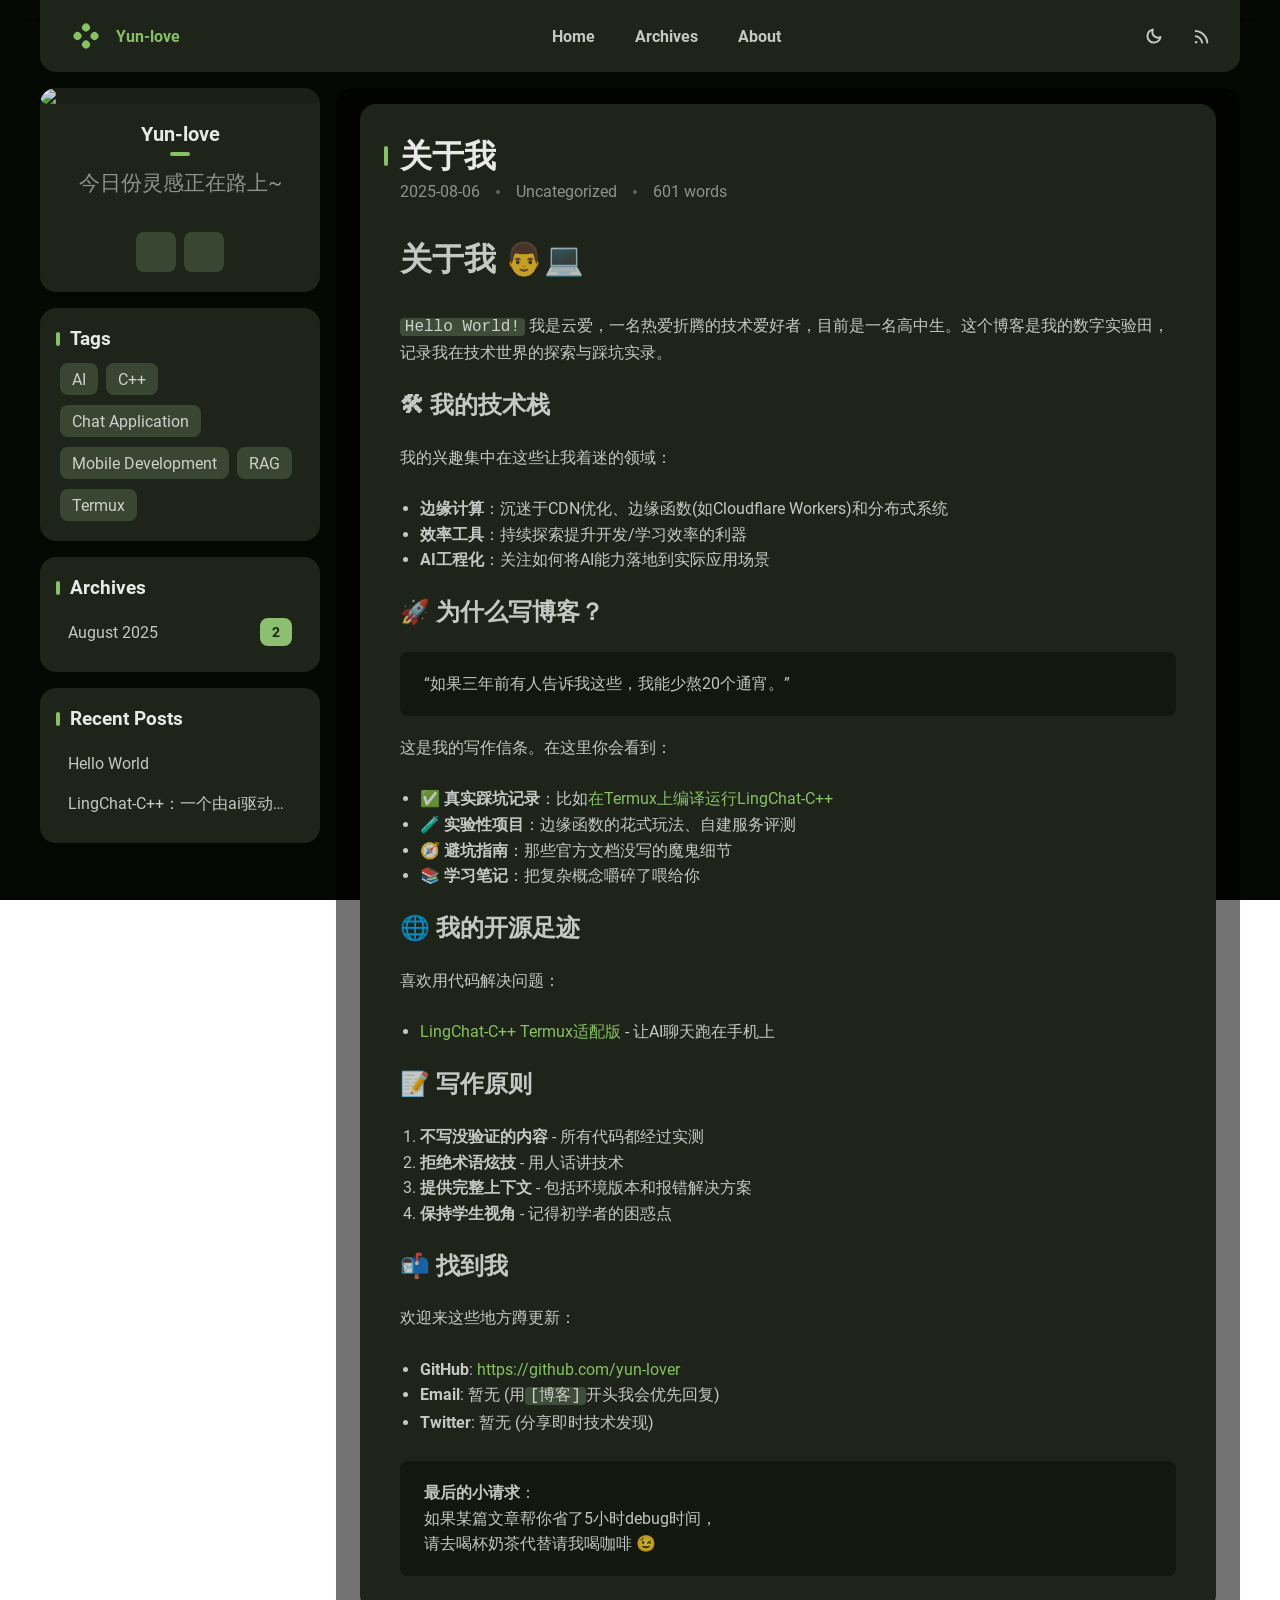
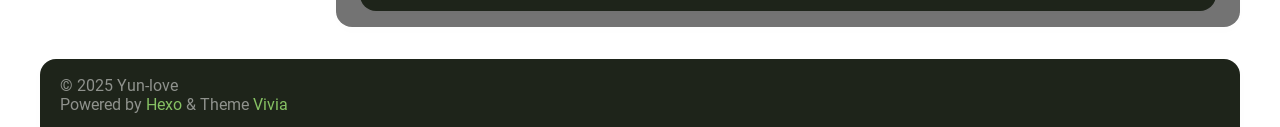
==== commit 8e8cd11f: "Site updated: 2025-08-21 18:55:47" ====
--- a/about/index.html
+++ b/about/index.html
@@ -195,7 +195,7 @@
   <div class="info-card">
     <div class="avatar">
       
-        <image src=/me.jpg></image>
+        <image src=https://pt.wenhu.dpdns.org/me.jpg></image>
       
       <div class="img-dim"></div>
     </div>
